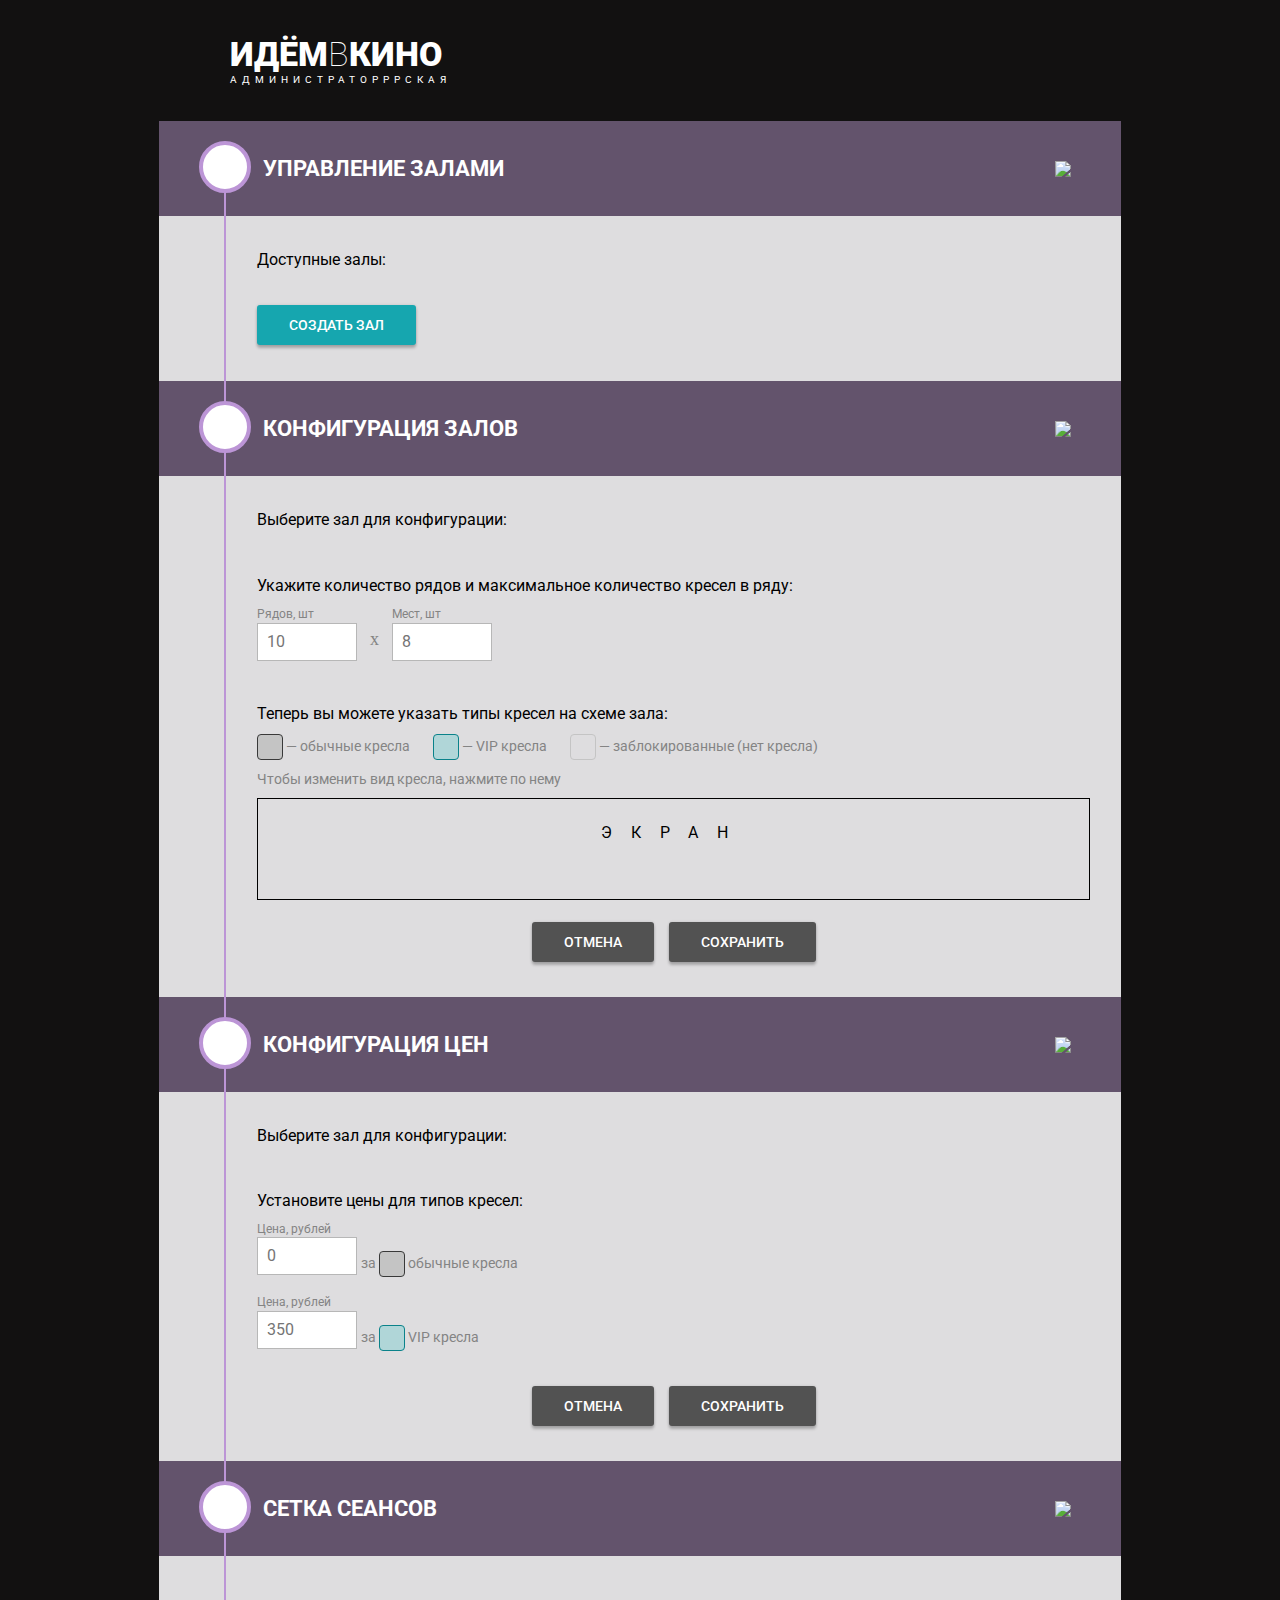
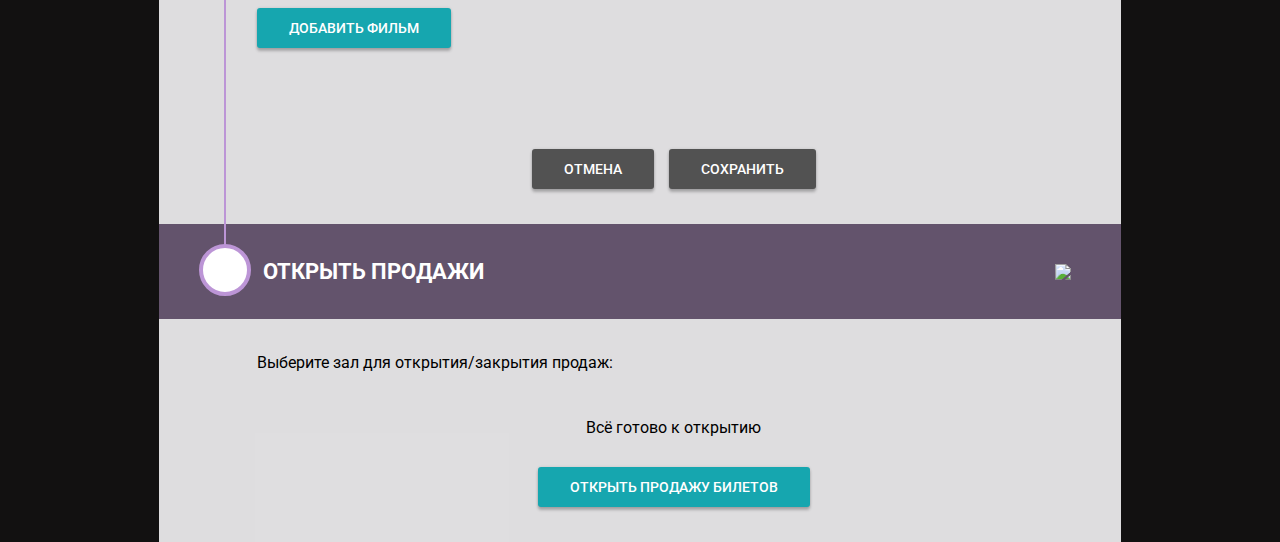
==== index.html @ e807f829 "index added" ====
<!DOCTYPE html>
<html lang="en">

<head>
    <meta charset="UTF-8">
    <meta http-equiv="X-UA-Compatible" content="IE=edge">
    <meta name="viewport" content="width=device-width, initial-scale=1.0">
    <title>diplom</title>
    <link rel="stylesheet" href="/CSS/styles.css">
    <link rel="preconnect" href="https://fonts.googleapis.com">
    <link rel="preconnect" href="https://fonts.gstatic.com" crossorigin>
    <link href="https://fonts.googleapis.com/css2?family=Roboto:wght@100;300;400;500;700;900&display=swap" rel="stylesheet">
</head>
<body>
  <div class="admin__container">
    <header class="header header__admin">
      <h1 class="header__logo">Идём<span class="header__logo_letter">в</span>кино</h1>
      <p class="header__subtitle">Администраторррская</p>
    </header>

    <main class="admin__main">
      <section class="admin__section halls">
        <div class="admin__header">
          <h2 class="admin__header_text admin__header_text-first">Управление залами</h2>
          <img src="/Sources/arrow_config.png" alt="Скрыть/раскрыть раздел" class="admin__header_arrow">
        </div>

        <div class="admin__wrapper">
          <p class="admin__info halls__info">Доступные залы:</p>

          <ul class="halls__list">
            <!-- insert HTML inputAddHall -->
          </ul>
            
          <button class="admin__button_hall button">Создать зал</button>
        </div>
      </section>

      <section class="admin__section hall-config">
        <div class="admin__header">
          <h2 class="admin__header_text">Конфигурация залов</h2>
          <img src="/Sources/arrow_config.png" alt="Скрыть/раскрыть раздел" class="admin__header_arrow">
        </div>

        <div class="admin__wrapper">
          <p class="admin__info">Выберите зал для конфигурации:</p>
          <ul class="halls_choose hall-config__list">
            <!-- hallsConfigList -->
          </ul>

          <div class="hall-config__wrapper">
           
            <p class="admin_info">Укажите количество рядов и максимальное количество кресел в ряду:</p>
            
            <form class="hall-config__size">
              <label class="hall-config__size_rows admin_label">
                  Рядов, шт
                  <input type="number" id="rows" class="admin_input hall-config__rows" value="10" min="1" max="50">
              </label>
              <p class="hall-size">x</p>
              <label class="hall-config__size_places admin_label">
                  Мест, шт
                  <input type="number" id="places" class="admin_input hall-config__places" value="8" min="1" max="50">
              </label>
            </form>

            <p class="admin__info">Теперь вы можете указать типы кресел на схеме зала:</p>

            <div class="hall-config__types">
              <div class="hall-config__type_place"> 
                <span class="place_standart"></span> — обычные кресла
              </div>
              <div class="hall-config__type_place">
                <span class="place_vip"></span> — VIP кресла
              </div>
              <div class="hall-config__type_place">
                <span class="place_block"></span> — заблокированные (нет кресла)</p>
              </div>
            </div>

            <p class="hall-config__hint">Чтобы изменить вид кресла, нажмите по нему</p>

            <div class="hall-config__hall">
              <div class="hall-config__hall_screen">экран</div>

              <div class="hall-config__hall_wrapper">

                <!-- hallScheme -->
              </div>

            </div>

            <div class="hall-config__buttons">
              <button class="admin__button_cancel hall-config__batton_cancel button_disabled button">Отмена</button>
              <button class="admin__button_save hall-config__batton_save button_disabled button">Сохранить</button>
            </div>

          </div>

        </div>
      </section>

      <section class="admin__section price-config">
        <div class="admin__header">
          <h2 class="admin__header_text">Конфигурация цен</h2>
          <img src="/Sources/arrow_config.png" alt="Скрыть/раскрыть раздел" class="admin__header_arrow">
        </div>

        <div class="admin__wrapper">
          <p class="admin__info">Выберите зал для конфигурации:</p>
          <ul class="halls_choose price-config__list">
            <!-- priceConfigList -->
          </ul>

          <div class="price-config__wrapper">

            <p class="admin__info">Установите цены для типов кресел:</p>

            <form class="price-config__form">

              <div class="price-config__legend">
                <label class="admin_label price-config__label">
                  Цена, рублей
                  <input type="number" class="admin_input price-config__input_standart" placeholder="0" min="0">
                </label>
                <p class="price-config__legend_text"> за <span class="price-config__seat place_standart"></span> обычные кресла</p>
              </div>
            
              <div class="price-config__legend">
                <label class="admin_label price-config__label">
                  Цена, рублей
                  <input type="number" class="admin_input price-config__input_vip" placeholder="350" min="0">
                </label>
                <p class="price-config__legend_text"> за <span class="price-config__seat place_vip"></span> VIP кресла</p>
              </div>

            </form>

            <div class="price-config__buttons">
              <button class="admin__button_cancel price-config__batton_cancel button_disabled button" type="reset">Отмена</button>
              <button class="admin__button_save price-config__batton_save button_disabled button">Сохранить</button>
            </div>

          </div>
        </div>
      </section>

      <section class="admin__section movie-seances">
        <div class="admin__header">
          <h2 class="admin__header_text">Сетка сеансов</h2>
          <img src="/Sources/arrow_config.png" alt="Скрыть/раскрыть раздел" class="admin__header_arrow">
        </div>

        <div class="admin__wrapper">

          <button class="admin__button_movie button">Добавить фильм</button>
    
          <div class="movie-seances__wrapper">

            <!-- movieSeancesWrapper -->

          </div>

          <div class="movie-seances__timelines">
            <!-- movieSeancesTimelines -->
          </div>

          <div class="movie-seances__buttons">
            <button class="admin__button_cancel movie-seances__batton_cancel button_disabled button" type="reset">Отмена</button>
            <button class="admin__button_save movie-seances__batton_save button_disabled button">Сохранить</button>
          </div>

        </div>
      </section>

      <section class="admin__section open">
        <div class="admin__header">
          <h2 class="admin__header_text admin__header_text-last">Открыть продажи</h2>
          <img src="/Sources/arrow_config.png" alt="Скрыть/раскрыть раздел" class="admin__header_arrow">
        </div>

        <div class="admin__wrapper admin__wrapper-last">
          <p class="admin__info">Выберите зал для открытия/закрытия продаж:</p>

          <ul class="halls_choose open__list">
            <!-- openList -->
          </ul>

          <div class="open__wrapper">

            <p class="admin__info open__info">Всё готово к открытию</p>
              
            <button class="admin__button_open button">Открыть продажу билетов</button>

          </div>
        </div>

      </section>

    </main>

  </div>

  <div class="popup popup__hall_add popup__hidden">

    <div class="popup__container">

      <div class="popup__header">
        <h2 class="popup__header_text">Добавление зала</h2>

        <div class="popup__close">
          <img src="/Sources/close.png.png" alt="Кнопка 'Закрыть окно'">
        </div>
      </div>

      <form class="popup__form popup__form_add-hall">
        <label class="admin_label add-hall_label">
          Название зала
          <input type="text" class="admin_input add-hall_input" placeholder="Например, «Зал 1»" required>
        </label>

        <div class="popup__buttons">
          <button class="popup__button_save popup__add-hall_button_add button" type="submit">Добавить зал</button>
          <button class="popup__button_cancel popup__add-hall_button_cancel button" type="reset">Отменить</button>
        </div>

      </form>
    </div>

  </div>

  <div class="popup popup__movie_add popup__hidden">

    <div class="popup__container">

      <div class="popup__header">
        <h2 class="popup__header_text">Добавление фильма</h2>

        <div class="popup__close">
          <img src="/Sources/close.png.png" alt="Кнопка 'Закрыть окно'">
        </div>
      </div>

      <form class="popup__form popup__form_add-movie">
        <label class="admin_label add-movie_label">
          Название фильма
          <input type="text" name="movie_name" class="admin_input add-movie_name_input" placeholder="Например, «Гражданин Кейн»" required>
        </label>

        <label class="admin_label add-movie_label">
          Продолжительность фильма (мин.)
          <input type="number" name="movie_time" class="admin_input add-movie_time_input" required>
        </label>

        <label class="admin_label add-movie_label">
          Описание фильма
          <textarea name="movie_synopsis" class="admin_input add-movie_synopsis_input" required></textarea>
        </label>

        <label class="admin_label add-movie_label">
          Страна
          <input type="text" name="movie_country" class="admin_input add-movie_country_input" required>
        </label>

        <div class="popup__buttons">
          <button class="popup__button_save popup__add-movie_button button">Добавить фильм</button>

          <label class="popup__button_save popup__add-poster_button button">
            Загрузить постер
            <input type="file" name="file" accept=".png" class="input_add_poster">
          </label>

          <button class="popup__button_cancel popup__add-movie_button_cancel button" type="reset">Отменить</button>
        </div>

      </form>
    </div>

  </div>

  <div class="popup popup__seance_add popup__hidden">

    <div class="popup__container">

      <div class="popup__header">
        <h2 class="popup__header_text">Добавление сеанса</h2>

        <div class="popup__close">
          <img src="/Sources/close.png.png" alt="Кнопка 'Закрыть окно'">
        </div>
      </div>

      <form class="popup__form popup__form_add-seance">
        <label class="admin_label add-seance_label">
          Название зала
          <select class="select__add-seance select__add-seance_hall">
            <!-- selectSeanceHall -->
          </select>
        </label>

        <label class="admin_label add-seance_label">
          Название фильма
          <select class="select__add-seance select__add-seance_movie">
            <!-- selectSeanceMovie -->
          </select>
        </label>

        <label class="admin_label add-seance_label" id="seance_time">
          Время начала
          <input type="time" class="admin_input add-seans__input_time" value="00:00" required>
        </label>

        <div class="popup__buttons">
          <button class="popup__button_save popup__add-seance_button_add button">Добавить сеанс</button>
          <button class="popup__button_cancel popup__add-seance_button_cancel button" type="reset">Отменить</button>
        </div>

      </form>
    </div>

  </div>

  <div class="popup popup__seance_remove popup__hidden">

    <div class="popup__container">

      <div class="popup__header">
        <h2 class="popup__header_text">Удаление сеанса</h2>

        <div class="popup__close">
          <img src="/Sources/close.png.png" alt="Кнопка 'Закрыть окно'">
        </div>
      </div>

      <div class="seance-remove_text">
        Вы действительно хотите снять с сеанса фильм "<span class="seance-remove_title"></span>"?
      </div>

      <div class="popup__buttons">
        <button class="popup__button_save popup__remove-seance_button_delete button">Удалить</button>
        <button class="popup__button_cancel popup__remove-seance_button_cancel button" type="reset">Отменить</button>
      </div>

   
    </div>
  
    <script src="/JS/index.js"></script>  
    <script src="/JS/hall.js"></script>
    <script src="/JS/movieAddDel.js"></script>
    <script src="/JS/sessions.js"></script>
  
  </body>
  </html>
---- CSS/styles.css ----
/*general*/

* {
  box-sizing: border-box;
}

a {
  text-decoration: none;
}

h1,
h2,
h3 {
  margin-top: 0;
  margin-bottom: 0;
}

ul {
  padding: 0;
  margin: 0;
}

p {
  margin-block-start: 0;
  margin-block-end: 0;
}

@import url('https://fonts.googleapis.com/css2?family=Roboto:wght@100;300;400;500;700;900&display=swap');

body {
  font-family: 'Roboto', Arial, sans-serif;
  font-style: normal;
  font-weight: 400;
  margin: 0;
  padding: 0;

  color: #000000;
}

.container {
  width: 100%;
  
  background-image: url("/Sources/backgrounf.png");
  background-color: #C97400;
  background-repeat: no-repeat;
  background-position: center center;
  background-size: cover;

  min-height: 100vh;
}

/*header*/

.header {
  display: flex;
  justify-content: space-between;

  color: #FFFFFF;
  text-transform: uppercase;
  line-height: 39px;

  padding: 14px;
}

.header__logo_link {
  color: #FFFFFF;
}

.header__logo {
  font-size: 34px;
  font-weight: 900;
}

.header__logo_letter {
  font-weight: 100;
}

/* button */

.button {
  color: #FFFFFF;
  font-family: 'Roboto', Arial, sans-serif;
  font-size: 14px;
  font-weight: 500;
  text-transform: uppercase;

  border: none;
  border-radius: 3px;
  box-shadow: 0px 0px 3px 0px rgba(0, 0, 0, 0.12), 0px 3px 3px 0px rgba(0, 0, 0, 0.24);

  background-color: #16A6AF;

  padding: 12px;

  cursor: pointer;
}

.button:hover {
  box-shadow: 0px 0px 3px 0px rgba(255, 255, 255, 0.12), 0px 3px 3px 0px rgba(255, 255, 255, 0.24);
}

.button:focus-visible {
  outline: #757575 auto 1px;
}

/*index nav*/

.nav {
  position: sticky;
}

.nav__days {
  min-height: 58px;

  display: flex;
  align-items: center;

  gap: 1px;

  list-style: none;

  padding-bottom: 10px;
  margin-bottom: 30px;
}

.nav__day {
  width: 100%;

  display: flex;
  flex-direction: column;
  align-items: flex-start;
  justify-content: center;
  align-self: stretch;

  min-height: 48px;

  padding: 10px;
  margin-top: 1px;

  font-size: 12px;
  font-weight: 400;
  line-height: 14px;

  border-radius: 2px;
  background: rgba(255, 255, 255, 0.90);

  box-shadow: 0px 0px 2px 0px rgba(0, 0, 0, 0.12), 0px 2px 2px 0px rgba(0, 0, 0, 0.24);

  cursor: pointer;
}

.nav__day:hover {
  box-shadow: 0px 0px 2px 0px rgba(0, 0, 0, 0.12), 0px 2px 2px 0px rgba(0, 0, 0, 0.24);
}

.nav__day_today {
  display: block;
  min-width: 66px;
}

.nav__day_weekend {
  color: #DE2121;
}

.nav__day-checked {
  min-height: 52px;
  padding: 11px;
  margin-top: 0;

  min-width: 75px;

  font-size: 15px;
  font-weight: 700;
  line-height: 14px;
}

.nav__arrow {
  align-items: center;

  font-family: Consolas;
  font-weight: bold;
  font-size: 24px;
  line-height: 28px;
}

/* index main */

.movie {
  width: 100%;
  background: rgba(241, 235, 230, 0.95);

  padding: 15px;
  margin-bottom: 30px;
}

.movie:last-child {
  margin-bottom: 0;
}

.movie__info {
  display: flex;
}

.movie__poster {
  width: 125px;
  height: 175px;

  position: relative;
}

.movie__poster::after {
  content: "";
  display: block;

  box-sizing: border-box;

  width: 6px;
  height: 14px;

  position: absolute;
  top: 0;
  right: -7px;

  border-top: 14.4px solid #772720;
  border-left: 6.4px solid #772720;
}

.movie__poster_image {
  width: 125px;
  height: 175px;
  object-fit: cover;
}

.movie__description {
  padding-left: 15px;
}

.movie__title {
  font-size: 16px;
  font-weight: 700;
  line-height: 18px;

  margin-bottom: 11px;
}

.movie__summary {
  font-size: 14px;
  font-weight: 400;
  line-height: 16px;

  margin-bottom: 11px;
}

.movie__data {
  display: flex;
  justify-content: flex-start;
  gap: 2.38px;
}

.movie__data-length .movie__data-country {
  font-size: 14px;
  font-weight: 300;
  line-height: 16px;
}

.movie-seances__hall {
  font-size: 16px;
  font-weight: 700;
  line-height: 18px;

  margin-bottom: 7px;
}

.movie-seances__list {
  display: flex;
  align-items: center;

  flex-wrap: wrap;

  gap: 4px;

  list-style: none;
}

.movie-seances__list:not(:last-child) {
  margin-bottom: 25px;
}

.movie-seances__time {
  display: flex;

  width: 53px;
  height: 33px;

  color: #000000;
  font-size: 15px;
  font-weight: 400;
  line-height: 17px;

  justify-content: center;
  align-items: center;

  border-radius: 2px;
  background-color: #FFFFFF;

  box-shadow: 0px 0px 2px 0px rgba(0, 0, 0, 0.12), 0px 2px 2px 0px rgba(0, 0, 0, 0.24);

  cursor: pointer;
}

.movie-seances__time:hover {
  box-shadow: 0px 0px 2px 0px rgba(0, 0, 0, 0.12), 0px 2px 2px 0px rgba(0, 0, 0, 0.24);
}

.movie-seances__time_disabled {
  background-color: #C4C4C4;
  cursor: default;
}

/* hall main */

.buying {
  width: 100%;
  background: rgba(241, 235, 230, 0.95);
  padding-bottom: 30px;
}

.buying__info {
  padding: 15px;

  display: flex;
  justify-content: space-between;
  align-items: center;
}

.buying__info_movie {
  min-width: 260px;
}

.buying__info_title {
  font-size: 16px;
  font-weight: 700;
  line-height: 18px;

  margin-bottom: 9px;
}

.buying__info_start, .buying__info_time {
  font-size: 14px;
  font-weight: 300;
  line-height: 16px;

  margin-bottom: 7px;
}

.buying__info_hall {
  font-size: 16px;
  font-weight: 700;
  line-height: 18px;

  margin-bottom: 15px;
}

.buying__info_hint {
  width: 100px;
  padding-left: 16px; 
  padding-right: 16px; 
  flex-direction: column; 
  align-items: center; 
  display: inline-flex;

  position: relative;
}

.buying__info_hint-image {
  width: 24px; 
  position: absolute;
  left: -10px;
  top: 17px; 
}

.buying__info_hint-text {
  font-size: 14px;
  font-weight: 300;
  line-height: 16px;
  text-align: center;
}

/* hall scheme */

.buying__scheme {
  background: #171D24;
  padding: 15px 30px;

  display: flex;
  flex-direction: column;
  align-items: center;
}

.buying__scheme_wrapper {
  font-size: 0;

  max-width: 284px;
  padding-top: 30px;

  background-image: url(/Sources/screen.png);
  background-position: top;
  background-repeat: no-repeat;
  background-size: 100%;

  display: flex;
  flex-direction: column;
  align-items: center;
}
  
.buying__scheme_row {
  display: flex;
  gap: 4px;
}  

.buying__scheme_row:not(:last-child) {
  margin-bottom: 4px;
}
    
.buying__scheme_seat, .buying__scheme_legend-seat {
  width: 20px;
  height: 20px;
  border-radius: 4px;
}

.buying__scheme_seat:not(.no-seat, .seat_occupied):hover {
  box-shadow: 0px 0px 4px #ffffff;
}

.seat_standart {
  background-color: #FFFFFF;
  border: 1px #525252 solid;
  cursor: pointer;
}

.seat_vip {
  background-color: #F9953A;
  border: 1px #525252 solid;
  cursor: pointer;
}

.seat_occupied {
  border: 1px #525252 solid;
}

.seat_selected {
  transform: scale(1.2);

  background-color: #25C4CE;
  border: 1px #525252 solid;
  box-shadow: 0px 0px 4px #16A6AF;

  cursor: pointer;
}

.buying__scheme_legend {
  padding-top: 30px;
  display: flex;
  flex-wrap: wrap;
}

.buying__scheme_prices {
  padding-right: 33px;
}

.buying__scheme_legend-text {
  color: #FFFFFF;
  font-size: 16px;
  font-weight: 300;
  line-height: 16px;
}

.buying__scheme_legend-text:not(:last-child) {
  margin-bottom: 10px;
}

.buying__scheme_legend-seat {
  display: inline-block;
  vertical-align: middle;
  cursor: default;
}

.buying__button {
  display: block;
  margin-top: 30px;
  margin-left: auto;
  margin-right: auto;

  padding: 0 57px;
  min-height: 40px;
}

.buying__button_disabled {
  background-color: #525252;
  cursor: default;
}

.buying__button_disabled:hover {
  box-shadow: 0px 0px 3px 0px rgba(0, 0, 0, 0.12), 0px 3px 3px 0px rgba(0, 0, 0, 0.24);
}

/* payment & ticket header */

.payment__header {
  width: 100%;
  background: rgba(241, 235, 230, 0.95);

  padding: 30px 15px;

  position: relative;
}

.payment__header::before{
  content: '';
  display: block;
  position: absolute;
  background-image: url(/Sources/pay__before.png);
  top: -2px;
  left: 0;
  right: 0;
  height: 3px;
}

.payment__header::after{
  content: '';
  display: block;
  position: absolute;
  background-image: url(/Sources/pay__after.png);
  bottom: -2px;
  left: 0;
  right: 0;
  height: 3px;
}

.payment__header-text {
  color: #C76F00;
  font-size: 22px;
  font-weight: 700;
  line-height: 25px;

  text-transform: uppercase;
}

/* payment & ticket main */

.ticket__info-wrapper {
  width: 100%;
  background: rgba(241, 235, 230, 0.95);

  padding: 19px 30px 15px;
  margin-top: 4px;

  position: relative;
}

.ticket__info-wrapper::before {
  content: '';
  display: block;
  position: absolute;
  background-image: url(/Sources/pay__before.png);
  top: -2px;
  left: 0;
  right: 0;
  height: 3px;
}

.ticket__info-wrapper::after{
  content: '';
  display: block;
  position: absolute;
  background-image: url(/Sources/pay__after.png);
  bottom: -2px;
  left: 0;
  right: 0;
  height: 3px;
}

.ticket__info {
  font-size: 16px;
  line-height: 18,4px;
}

.ticket__info-text {
  font-weight: 400;
}

.ticket__info-text:not(:last-child) {
  margin-bottom: 10px;
}

.ticket__info-bold {
  font-weight: 700;
}

.ticket__button {
  display: block;
  margin-top: 30px;
  margin-bottom: 30px;
  margin-left: auto;
  margin-right: auto;

  padding: 0 57px;
  min-height: 40px;
}

.ticket__hint {
  display: flex;
  flex-direction: column;
  gap: 11px;
}

.ticket__hint-text {
  font-size: 14px;
  line-height: 16px;
  font-weight: 300;
}

.ticket__info-qr {
  display: flex;
  justify-content: center;

  margin-top: 30px;
  margin-bottom: 30px;

}

/* admin login*/

.admin__container {
  width: 100%;
  
  background-image: url("/Sources/popup_admin.png");
  background-color: #252322;
  background-repeat: no-repeat;
  background-position: center center;
  background-size: cover;

  min-height: 100vh;

  position: relative;
  z-index: 0;
}

.admin__container::after {
  content: "";
  position: absolute;
  top: 0;
  left: 0;
  right: 0;
  bottom: 0;
  z-index: -1;
  background-color: rgba(0, 0, 0, 0.5);
}

/* admin login header*/

.login__header {
  flex-direction: column;
}

.header__subtitle {
  font-size: 10px;
  line-height: 12px;
  font-weight: 400;
  letter-spacing: 5px;
}

/*  login form */

.login__main_header {
  background-color: #63536C;
  padding-top: 16px;
  padding-bottom: 16px;
}

.login__main_header-text {
  color: #FFFFFF;
  font-size: 22px;
  line-height: 25px;
  font-weight: 700;

  text-transform: uppercase;
  text-align: center;
}

.login__main {
  max-width: 480px;
  margin: 0 auto;
}

.login__form {
  background-color: #EAE9EB;
  padding-top: 30px;
  padding-bottom: 30px;

  display: flex;
  flex-direction: column;
  align-items: center;
}

.login__label {
  width: 272px;

  display: flex;
  flex-direction: column;
}

.label__text {
  color: #848484; 
  font-size: 12px; 
  font-weight: 400; 
  line-height: 14px;

  margin-bottom: 1.6px;
}

.login__input {
  height: 36px;

  background-color: #FFFFFF;
  border: 1px #B7B7B7 solid; 

  color: #757575; 
  font-size: 16px; 
  font-weight: 400; 

  padding-left: 9px;
}

.login__input:focus-visible {
  outline: #757575 auto 1px;
}

.login__button {
  margin-top: 17px;
  width: 189px;
  height: 40px;
}

/* admin  */

.header__admin {
  flex-direction: column;
  padding-left: 104px;

  padding-top: 35px;
  padding-bottom: 35px;
}

.admin__section {
  background-color: rgba(234, 233, 235, 0.95);
}

.admin__header {
  padding-top: 20px;
  padding-bottom: 20px;

  background-color: #63536C;

  position: relative;
}

.admin__header::before {
  content: "";
  width: 22px;
  height: 22px;
  border-radius: 22px;

  background: #FFFFFF;
  border: 4px solid #BC95D6;

  position: absolute;
  top: 17px; 
  left: 20px;
}

.admin__header_text {
  color: #FFFFFF;
  
  font-size: 22px; 
  font-weight: 700; 
  line-height: 25px;

  text-transform: uppercase;

  margin-left: 67px;
}

.admin__header_arrow {
  width: 24px;
  height: 16px;
  position: absolute;
  top: 40px;
  right: 42px;

  cursor: pointer;
}

.admin__header_arrow-hide {
  transform: rotate(180deg);
}

.admin__wrapper {
  padding-top: 35px;
  padding-left: 31px;
  padding-right: 31px;

  display: flex;
  flex-direction: column;
}

.admin__wrapper-hide {
  display: none;
}

.admin__info {
  font-size: 16px; 
  font-weight: 400; 
  line-height: 18px;
}

/* admin halls */

.halls__list {
  list-style-type: none;
  
  margin-top: 14px;
  margin-bottom: 22px;
  padding-left: 25px;
}

.halls__list_item {
  font-size: 16px; 
  font-weight: 500; 
  line-height: 18px;

  text-transform: uppercase;

  position: relative;

  display: flex;
}

.halls__list_item::before {
  content: "–";
  position: absolute;
  left: -14px;
}

.halls__list_item:not(:last-child) {
  margin-bottom: 10px;
}

.admin__button_remove {
  display: flex;
  justify-content: center;
  align-items: center;

  margin-left: 4px;

  width: 20px;
  height: 20px;
  border-radius: 3px;

  background-color: #FFFFFF;
  box-shadow: 0px 0px 3px 0px rgb(0 0 0 / 12%), 0px 3px 3px 0px rgb(0 0 0 / 24%);

  cursor: pointer;
  position: relative;
}

.admin__button_remove::before {
  content: "";
  background: url(/Sources/delete_film.png);
  width: 12px;
  height: 12px;
  position: absolute;
  background-repeat: no-repeat;
  background-position: 0px 0px;
  background-size: auto 12px;
}

.admin__button_hall {
  padding: 12px 32px;
  margin-bottom: 36px;
  align-self: center;


}

/* admin hall config */

.halls_choose {
  list-style: none;

  display: flex;
  flex-wrap: wrap;

  margin-top: 12px;
  margin-bottom: 35px;
}

.hall__item {
  font-size: 14px;
  font-weight: 500;
  line-height: 16px;

  text-transform: uppercase;

  padding: 12px 20px;
  background-color: rgba(255, 255, 255, 0.45);
  border-radius: 3px;

  box-shadow: 0px 0px 2px 0px rgba(0, 0, 0, 0.12), 0px 2px 2px 0px rgba(0, 0, 0, 0.24), 0px 6px 8px 0px rgba(0, 0, 0, 0.24);

  cursor: pointer;
}

.hall_item-selected {
  font-size: 15px;
  font-weight: 900;

  background-color: #FFFFFF;

  transform: scale(1.05);
}

.hall-config__size {
  margin-top: 12px;
  margin-bottom: 36px;

  display: flex;
  gap: 13px;
}

.admin_label {
  color: #848484;
  font-size: 12px;
  font-weight: 400;
  line-height: 14px;
}

.admin_input {
  margin-top: 1.6px;
  padding: 8px 9px 9px 9px;

  color: #757575;
  font-family: 'Roboto', Arial, sans-serif;
  font-size: 16px;
  font-weight: 400;

  background-color: #FFFFFF;

  border: 1px solid #B7B7B7;
}

.admin_input:focus-visible {
  outline: #757575 auto 1px;
}

.hall-config__rows {
  width: 100px;
}

.hall-config__places {
  width: 100px;
}

.hall-size {
  color: #848484;
  font-family: Consolas;
  font-size: 18px;
  font-weight: 400;
  line-height: 21px;

  padding-top: 22px;
}

.hall-config__types {
  margin-top: 11px;
  margin-bottom: 11px;

  display: flex;
  flex-wrap: wrap;

  gap: 12px 23px;
}

.hall-config__type_place, .hall-config__hint {
  color: #848484;
  font-size: 14px;
  font-weight: 400;
  line-height: 16px;
}

.place_standart {
  display: inline-block;
  width: 26px;
  height: 26px;
  border-radius: 4px;

  background-color: #C4C4C4;
  border: 1px solid #393939;

  vertical-align: middle;
}

.place_vip {
  display: inline-block;
  width: 26px;
  height: 26px;
  border-radius: 4px;

  background-color: #B0D6D8;
  background-image: url(/Sources/seat__vip.png);
  border: 1px solid #0A828A;

  vertical-align: middle;
}

.place_block {
  display: inline-block;
  width: 26px;
  height: 26px;
  border-radius: 4px;

  border: 1px solid #C4C4C4;

  vertical-align: middle;
}

.hall-config__hall {
  margin-top: 11px;
  margin-bottom: 5px;

  padding-top: 64px;
  padding-bottom: 36px;

  width: 100%;

  border: 1px solid #000000;

  position: relative;

  display: flex;
  justify-content: center;
  align-items: center;
}

.hall-config__hall_screen {
  position: absolute;
  left: center;
  top: 25px;

  font-size: 16px;
  font-weight: 400;
  line-height: 18px;

  text-transform: uppercase;
  letter-spacing: 19px;
}

.hall-config__hall_wrapper {
  display: flex;
  flex-direction: column;

  gap: 10px;
}

.hall-config__hall_row {
  display: flex;
  gap: 10px;
}

.hall-config__buttons {
  display: flex;
  justify-content: center;
  padding-top: 17px;
  margin-bottom: 35px;
}

.admin__button_cancel {
  margin-right: 15px;
  padding: 12px 32px;

  color: #63536C;
  background-color: #FFFFFF;
}

.admin__button_save {
  padding: 12px 32px;
}

.button_disabled {
  color: #FFFFFF;
  background-color: #525252;
  cursor: default;
}

.button_disabled:hover {
  box-shadow: 0px 0px 3px 0px rgba(0, 0, 0, 0.12), 0px 3px 3px 0px rgba(0, 0, 0, 0.24);
}


/* admin prices config */

.price-config__legend {
  margin-top: 12px;

  display: flex;
  align-items: flex-end;
}

.price-config__legend:last-child {
  margin-bottom: 12px;
}

.price-config__label {
  display: flex;
  flex-direction: column;
}

.price-config__input_standart, .price-config__input_vip {
  width: 100px;
}

.price-config__legend_text {
  color: #848484;
  font-size: 14px;
  font-weight: 400;
  line-height: 16px;

  margin-left: 4px;
  margin-bottom: 6px;
}

.price-config__buttons {
  display: flex;
  justify-content: center;
  padding-top: 17px;
  margin-top: 12px;
  margin-bottom: 35px;
}

/* admin movie seances */

.admin__button_movie {
  align-self: flex-start;

  padding: 12px 32px;

  margin-top: 17px;
}

.movie-seances__wrapper {
  margin-top: 36px;
  margin-bottom: 36px;
  
  display: flex;
  flex-wrap: wrap;

  gap: 15px;
}

.movie-seances__movie {
  width: 260px;
  height: 50px;

  border: 1px solid rgba(0, 0, 0, 0.30);

  display: flex;
  position: relative;
  align-items: center;

  cursor: move;
}

.movie-seances__movie_poster {
  width: 38px;
  height: 50px;
  object-fit: cover;
}

.movie-seances__movie_info {
  margin-left: 10px;
  margin-right: 10px;

  font-size: 14px;
  line-height: 16px;
}

.movie_info-title {
  font-weight: 500;
}

.movie_info-length {
  font-weight: 400;
  margin-top: 4px;
}

.movie-seances__movie_delete {
  position: absolute;
  right: 2px;
  bottom: 2px;
}

.background_1 {
  background-color: #CAFF85;
}

.background_2 {
  background-color: #85FF89;
}

.background_3 {
  background-color: #85FFD3;
}

.background_4 {
  background-color: #85E2FF;
}

.background_5 {
  background-color: #8599FF;
}

.movie-seances__timelines {
  display: flex;
  flex-direction: column;
  
  gap: 35px;

  min-width: 328px;
}

.movie-seances__timeline {
  position: relative;
}

.timeline__delete {
  position: absolute;
  left: -30px;
  top: 30px;
}

.timeline__delete_image {
  width: 30px;
}


.timeline__hall_title {
  font-size: 16px;
  font-weight: 500;
  line-height: 18px;

  text-transform: uppercase;
}

.timeline__seances {
  border: 1px solid #848484;
  padding-top: 10px;
  padding-bottom: 10px;

  width: 100%;
  min-width: 328px;
  height: 60px;

  display: flex;

  position: relative;
}

.timeline__seances_movie {
  display: flex;
  flex-wrap: wrap;

  height: 40px;

  padding: 10px;
  border: 1px solid rgba(0, 0, 0, 0.30);

  position: absolute;

  cursor: move;
}

.timeline__seances_movie::before {
  content: "";
  width: 1px;
  height: 5px;

  background-color: #848484;

  position: absolute;

  left: -1px;
  bottom: -15px;
}

.timeline__seances_title {
  font-size: 10px;
  font-weight: 400;
  line-height: 10px;
  word-wrap: break-word;

  height: 20px;
  overflow: hidden;
}

.timeline__movie_start {
  color: #848484;
  font-size: 12px;
  font-weight: 400;
  line-height: 14px;

  position: absolute;
  left: -15px;
  bottom: -30px;
}

.movie-seances__buttons {
  display: flex;
  justify-content: center;
  padding-top: 17px;
  margin-top: 12px;
  margin-bottom: 35px;
}

/* admin open */

.open__wrapper {
  display: flex;
  flex-direction: column;
  align-items: center;
}



.admin__button_open {
  margin-top: 30px;
  margin-bottom: 35px;

  padding: 12px 32px;


}



.popup {
  position: fixed;

  top: 0;
  left: 0;
  bottom: 0;
  right: 0;

  z-index: 9999;

  width: 100%;
  
  background-image: url("/Sources/popup_admin.png");
  background-color: #252322;
  background-repeat: no-repeat;
  background-position: center center;
  background-size: cover;

  min-height: 100vh;

  display: flex;
  align-items: center;
  justify-content: center;
}

.popup::after {
  content: "";
  position: absolute;
  top: 0;
  left: 0;
  right: 0;
  bottom: 0;
  background-color: rgba(0, 0, 0, 0.5);

  z-index: -1;
}

.popup__hidden {
  display: none;
}

.popup__container {
  display: flex;
  flex-direction: column;

  width: 100%;
  background-color: rgba(234, 233, 235, 0.95);

  padding-bottom: 35px;
}

.popup__header {
  background-color: #63536C;
  padding: 16px 42px 14px;
  margin-bottom: 16px;

  position: relative;
}

.popup__header_text {
  color: #FFFFFF;
  font-size: 22px;
  font-weight: 700;
  line-height: 25px;

  text-transform: uppercase;
}

.popup__close {
  width: 22px;
  height: 22px;

  position: absolute;
  top: 16px;
  right: 42px;

  cursor: pointer;
}

.popup__form {
  display: flex;
  flex-direction: column;

  padding-left: 10px;
  padding-right: 10px;
}

.admin_label {
  display: flex;
  flex-direction: column;

  margin-bottom: 8px;
}

.popup__buttons {
  display: flex;
  flex-direction: column;
  align-items: center;

  gap: 14px;

  margin-top: 16px;
}

.popup__button_save {
  padding: 12px 32px;
  width: 200px;
}

.popup__button_cancel {
  padding: 12px 32px;

  color: #63536C;
  background-color: #FFFFFF;

  width: 200px;
}

/* popup movie_add*/

.add-movie_synopsis_input {
  resize: none;
}

.popup__add-poster_button {
  padding: 12px 30px;
}

.input_add_poster {
  visibility: hidden;
  position: absolute;
}

/* popup seance_add*/

.select__add-seance {
  display: inline-block;

  width: 100%;
  height: 36px;

  padding-left: 12px;

  font-family: 'Roboto', Arial, sans-serif;
  font-size: 16px;
  font-weight: 400;
  line-height: 19px;

  background-color: #FFFFFF;
  border: 1px solid #B7B7B7;

  -webkit-appearance: none;
  -moz-appearance: none;
  appearance: none;

  background-image: url("/Sources/open.png");
  background-repeat: no-repeat;
  background-size: 12px 7px;
  background-position: right 15px center;

  cursor: pointer;
}

.select__add-seance:focus-visible {
  outline: #757575 auto 1px;
}

.add-seans__input_time {
  color: #000000;
}

.hidden {
  display: none;
}

/* popup seance_remove*/

.seance-remove_text {
  margin: 0 10%;
}

.seance-remove_title {
  font-weight: 700;
}

/* tablet */

@media (min-width: 641px) and (max-width: 1199px) {
  .nav__day-checked {
    min-width: 187px;
  }
}

/* tablet & desktop */

@media (min-width: 641px) {
  .admin__header {
    padding-top: 35px;
    padding-bottom: 35px;
  }
  
  .admin__header::before {
    width: 44px;
    height: 44px;
    border-radius: 44px;

    top: 20px; 
    left: 40px;

    z-index: 2;
  }
  
  .admin__header::after {
    top: 40px;
    right: 42px;
  }
  
  .admin__header_text {
    margin-left: 104px;

    position: relative;
  }

  .admin__header_text::before {
    content: "";
    width: 2px;
    height: 95px;

    position: absolute;
    left: -39px;
    top: -35px;

    background-color: #BC95D6;
  }

  .admin__header_text-first::before {
    content: "";
    width: 2px;
    height: 48px;

    position: absolute;
    left: -39px;
    top: 35px;

    background-color: #BC95D6;
  }

  .admin__header_text-last::before {
    content: "";
    width: 2px;
    height: 48px;

    position: absolute;
    left: -39px;
    top: -35px;

    background-color: #BC95D6;
  }

  .admin__wrapper {
    margin-left: 65px;
    border-left: 2px solid #BC95D6;
  }

  .admin__wrapper-last {
    margin-left: 67px;
    border: none;
  }

  .admin__button_hall {
    align-self: flex-start;
  }

  .movie-seances__timelines {
    width: 100%;
    align-self: center;
  }

  .timeline__delete {
    left: -30px;
    top: 32px;
  }

  .popup__buttons {
    flex-direction: row;
    justify-content: center;
    align-items: flex-start;
  
    gap: 14px;
  
    margin-top: 16px;
  }
}

/* desktop */

@media (min-width: 1200px) {
  .header,
  .nav,
  .main {
    max-width: 1028px;
    margin: 0 auto;
  }

  .buying__info_hint {
    display: none;
  }

  .nav__day-checked {
    min-width: 241px;
  }

  .movie,
  .buying__info,
  .payment__header,
  .ticket__info-wrapper
  {
    border-radius: 2px;
  }

  .admin__main {
    max-width: 962px;
    margin: 0 auto;;
  }

  .movie-seances__timelines {
    padding-left: 35px;
    padding-right: 35px;
  }

  .timeline__delete {
    left: -55px;
    top: 20px;
  }

  .timeline__delete_image {
    width: 50px;
  }

  .popup__container {
    max-width: 960px;
    margin: 0 auto;
  }

  .popup__form {
    width: 752px;
    margin: 0 auto;
  }
}
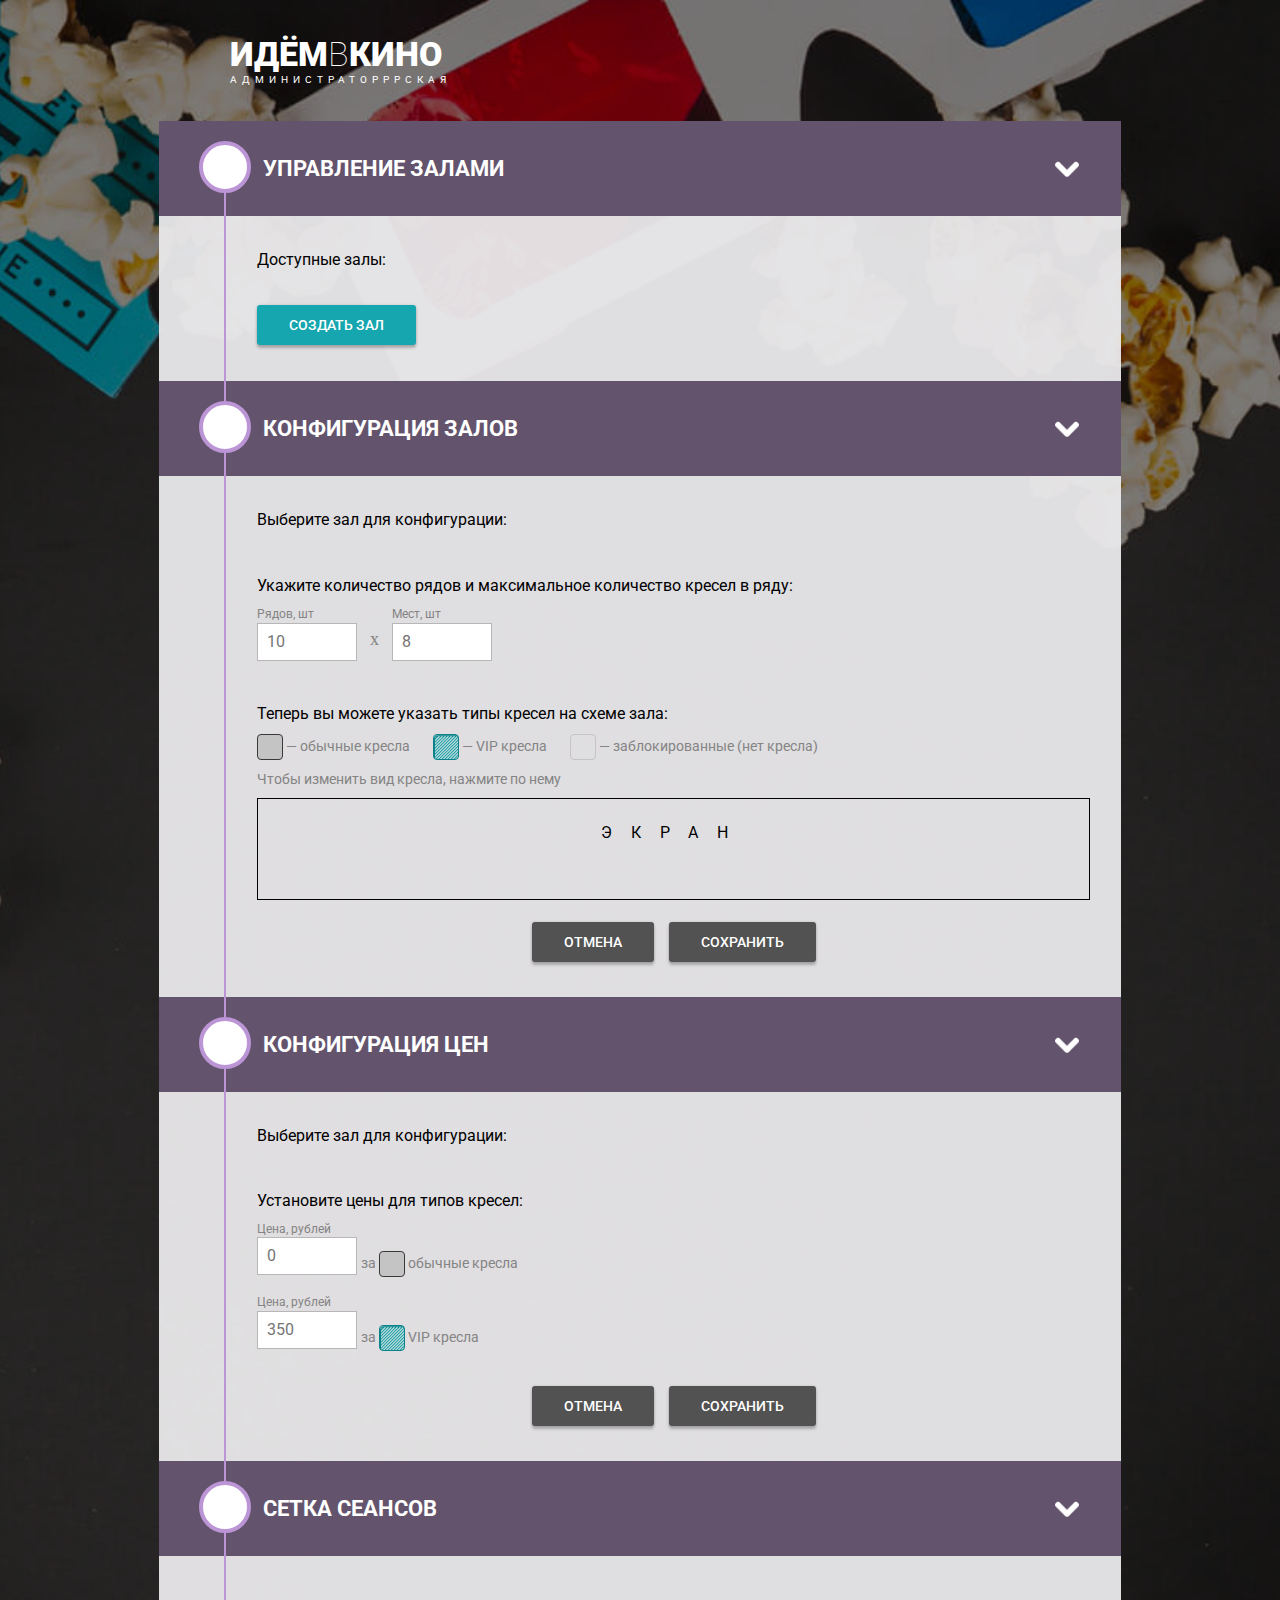
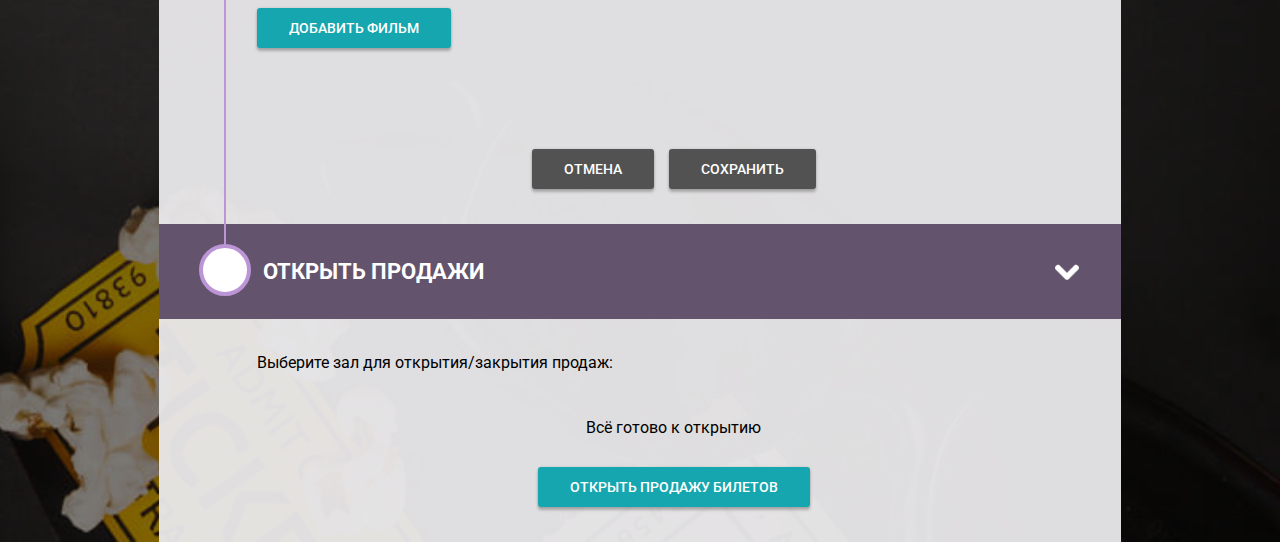
==== commit d1f1f35e: "Add files via upload" ====
--- a/index.html
+++ b/index.html
@@ -1,353 +1,353 @@
-<!DOCTYPE html>
-<html lang="en">
-
-<head>
-    <meta charset="UTF-8">
-    <meta http-equiv="X-UA-Compatible" content="IE=edge">
-    <meta name="viewport" content="width=device-width, initial-scale=1.0">
-    <title>diplom</title>
-    <link rel="stylesheet" href="/CSS/styles.css">
-    <link rel="preconnect" href="https://fonts.googleapis.com">
-    <link rel="preconnect" href="https://fonts.gstatic.com" crossorigin>
-    <link href="https://fonts.googleapis.com/css2?family=Roboto:wght@100;300;400;500;700;900&display=swap" rel="stylesheet">
-</head>
-<body>
-  <div class="admin__container">
-    <header class="header header__admin">
-      <h1 class="header__logo">Идём<span class="header__logo_letter">в</span>кино</h1>
-      <p class="header__subtitle">Администраторррская</p>
-    </header>
-
-    <main class="admin__main">
-      <section class="admin__section halls">
-        <div class="admin__header">
-          <h2 class="admin__header_text admin__header_text-first">Управление залами</h2>
-          <img src="/Sources/arrow_config.png" alt="Скрыть/раскрыть раздел" class="admin__header_arrow">
-        </div>
-
-        <div class="admin__wrapper">
-          <p class="admin__info halls__info">Доступные залы:</p>
-
-          <ul class="halls__list">
-            <!-- insert HTML inputAddHall -->
-          </ul>
-            
-          <button class="admin__button_hall button">Создать зал</button>
-        </div>
-      </section>
-
-      <section class="admin__section hall-config">
-        <div class="admin__header">
-          <h2 class="admin__header_text">Конфигурация залов</h2>
-          <img src="/Sources/arrow_config.png" alt="Скрыть/раскрыть раздел" class="admin__header_arrow">
-        </div>
-
-        <div class="admin__wrapper">
-          <p class="admin__info">Выберите зал для конфигурации:</p>
-          <ul class="halls_choose hall-config__list">
-            <!-- hallsConfigList -->
-          </ul>
-
-          <div class="hall-config__wrapper">
-           
-            <p class="admin_info">Укажите количество рядов и максимальное количество кресел в ряду:</p>
-            
-            <form class="hall-config__size">
-              <label class="hall-config__size_rows admin_label">
-                  Рядов, шт
-                  <input type="number" id="rows" class="admin_input hall-config__rows" value="10" min="1" max="50">
-              </label>
-              <p class="hall-size">x</p>
-              <label class="hall-config__size_places admin_label">
-                  Мест, шт
-                  <input type="number" id="places" class="admin_input hall-config__places" value="8" min="1" max="50">
-              </label>
-            </form>
-
-            <p class="admin__info">Теперь вы можете указать типы кресел на схеме зала:</p>
-
-            <div class="hall-config__types">
-              <div class="hall-config__type_place"> 
-                <span class="place_standart"></span> — обычные кресла
-              </div>
-              <div class="hall-config__type_place">
-                <span class="place_vip"></span> — VIP кресла
-              </div>
-              <div class="hall-config__type_place">
-                <span class="place_block"></span> — заблокированные (нет кресла)</p>
-              </div>
-            </div>
-
-            <p class="hall-config__hint">Чтобы изменить вид кресла, нажмите по нему</p>
-
-            <div class="hall-config__hall">
-              <div class="hall-config__hall_screen">экран</div>
-
-              <div class="hall-config__hall_wrapper">
-
-                <!-- hallScheme -->
-              </div>
-
-            </div>
-
-            <div class="hall-config__buttons">
-              <button class="admin__button_cancel hall-config__batton_cancel button_disabled button">Отмена</button>
-              <button class="admin__button_save hall-config__batton_save button_disabled button">Сохранить</button>
-            </div>
-
-          </div>
-
-        </div>
-      </section>
-
-      <section class="admin__section price-config">
-        <div class="admin__header">
-          <h2 class="admin__header_text">Конфигурация цен</h2>
-          <img src="/Sources/arrow_config.png" alt="Скрыть/раскрыть раздел" class="admin__header_arrow">
-        </div>
-
-        <div class="admin__wrapper">
-          <p class="admin__info">Выберите зал для конфигурации:</p>
-          <ul class="halls_choose price-config__list">
-            <!-- priceConfigList -->
-          </ul>
-
-          <div class="price-config__wrapper">
-
-            <p class="admin__info">Установите цены для типов кресел:</p>
-
-            <form class="price-config__form">
-
-              <div class="price-config__legend">
-                <label class="admin_label price-config__label">
-                  Цена, рублей
-                  <input type="number" class="admin_input price-config__input_standart" placeholder="0" min="0">
-                </label>
-                <p class="price-config__legend_text"> за <span class="price-config__seat place_standart"></span> обычные кресла</p>
-              </div>
-            
-              <div class="price-config__legend">
-                <label class="admin_label price-config__label">
-                  Цена, рублей
-                  <input type="number" class="admin_input price-config__input_vip" placeholder="350" min="0">
-                </label>
-                <p class="price-config__legend_text"> за <span class="price-config__seat place_vip"></span> VIP кресла</p>
-              </div>
-
-            </form>
-
-            <div class="price-config__buttons">
-              <button class="admin__button_cancel price-config__batton_cancel button_disabled button" type="reset">Отмена</button>
-              <button class="admin__button_save price-config__batton_save button_disabled button">Сохранить</button>
-            </div>
-
-          </div>
-        </div>
-      </section>
-
-      <section class="admin__section movie-seances">
-        <div class="admin__header">
-          <h2 class="admin__header_text">Сетка сеансов</h2>
-          <img src="/Sources/arrow_config.png" alt="Скрыть/раскрыть раздел" class="admin__header_arrow">
-        </div>
-
-        <div class="admin__wrapper">
-
-          <button class="admin__button_movie button">Добавить фильм</button>
-    
-          <div class="movie-seances__wrapper">
-
-            <!-- movieSeancesWrapper -->
-
-          </div>
-
-          <div class="movie-seances__timelines">
-            <!-- movieSeancesTimelines -->
-          </div>
-
-          <div class="movie-seances__buttons">
-            <button class="admin__button_cancel movie-seances__batton_cancel button_disabled button" type="reset">Отмена</button>
-            <button class="admin__button_save movie-seances__batton_save button_disabled button">Сохранить</button>
-          </div>
-
-        </div>
-      </section>
-
-      <section class="admin__section open">
-        <div class="admin__header">
-          <h2 class="admin__header_text admin__header_text-last">Открыть продажи</h2>
-          <img src="/Sources/arrow_config.png" alt="Скрыть/раскрыть раздел" class="admin__header_arrow">
-        </div>
-
-        <div class="admin__wrapper admin__wrapper-last">
-          <p class="admin__info">Выберите зал для открытия/закрытия продаж:</p>
-
-          <ul class="halls_choose open__list">
-            <!-- openList -->
-          </ul>
-
-          <div class="open__wrapper">
-
-            <p class="admin__info open__info">Всё готово к открытию</p>
-              
-            <button class="admin__button_open button">Открыть продажу билетов</button>
-
-          </div>
-        </div>
-
-      </section>
-
-    </main>
-
-  </div>
-
-  <div class="popup popup__hall_add popup__hidden">
-
-    <div class="popup__container">
-
-      <div class="popup__header">
-        <h2 class="popup__header_text">Добавление зала</h2>
-
-        <div class="popup__close">
-          <img src="/Sources/close.png.png" alt="Кнопка 'Закрыть окно'">
-        </div>
-      </div>
-
-      <form class="popup__form popup__form_add-hall">
-        <label class="admin_label add-hall_label">
-          Название зала
-          <input type="text" class="admin_input add-hall_input" placeholder="Например, «Зал 1»" required>
-        </label>
-
-        <div class="popup__buttons">
-          <button class="popup__button_save popup__add-hall_button_add button" type="submit">Добавить зал</button>
-          <button class="popup__button_cancel popup__add-hall_button_cancel button" type="reset">Отменить</button>
-        </div>
-
-      </form>
-    </div>
-
-  </div>
-
-  <div class="popup popup__movie_add popup__hidden">
-
-    <div class="popup__container">
-
-      <div class="popup__header">
-        <h2 class="popup__header_text">Добавление фильма</h2>
-
-        <div class="popup__close">
-          <img src="/Sources/close.png.png" alt="Кнопка 'Закрыть окно'">
-        </div>
-      </div>
-
-      <form class="popup__form popup__form_add-movie">
-        <label class="admin_label add-movie_label">
-          Название фильма
-          <input type="text" name="movie_name" class="admin_input add-movie_name_input" placeholder="Например, «Гражданин Кейн»" required>
-        </label>
-
-        <label class="admin_label add-movie_label">
-          Продолжительность фильма (мин.)
-          <input type="number" name="movie_time" class="admin_input add-movie_time_input" required>
-        </label>
-
-        <label class="admin_label add-movie_label">
-          Описание фильма
-          <textarea name="movie_synopsis" class="admin_input add-movie_synopsis_input" required></textarea>
-        </label>
-
-        <label class="admin_label add-movie_label">
-          Страна
-          <input type="text" name="movie_country" class="admin_input add-movie_country_input" required>
-        </label>
-
-        <div class="popup__buttons">
-          <button class="popup__button_save popup__add-movie_button button">Добавить фильм</button>
-
-          <label class="popup__button_save popup__add-poster_button button">
-            Загрузить постер
-            <input type="file" name="file" accept=".png" class="input_add_poster">
-          </label>
-
-          <button class="popup__button_cancel popup__add-movie_button_cancel button" type="reset">Отменить</button>
-        </div>
-
-      </form>
-    </div>
-
-  </div>
-
-  <div class="popup popup__seance_add popup__hidden">
-
-    <div class="popup__container">
-
-      <div class="popup__header">
-        <h2 class="popup__header_text">Добавление сеанса</h2>
-
-        <div class="popup__close">
-          <img src="/Sources/close.png.png" alt="Кнопка 'Закрыть окно'">
-        </div>
-      </div>
-
-      <form class="popup__form popup__form_add-seance">
-        <label class="admin_label add-seance_label">
-          Название зала
-          <select class="select__add-seance select__add-seance_hall">
-            <!-- selectSeanceHall -->
-          </select>
-        </label>
-
-        <label class="admin_label add-seance_label">
-          Название фильма
-          <select class="select__add-seance select__add-seance_movie">
-            <!-- selectSeanceMovie -->
-          </select>
-        </label>
-
-        <label class="admin_label add-seance_label" id="seance_time">
-          Время начала
-          <input type="time" class="admin_input add-seans__input_time" value="00:00" required>
-        </label>
-
-        <div class="popup__buttons">
-          <button class="popup__button_save popup__add-seance_button_add button">Добавить сеанс</button>
-          <button class="popup__button_cancel popup__add-seance_button_cancel button" type="reset">Отменить</button>
-        </div>
-
-      </form>
-    </div>
-
-  </div>
-
-  <div class="popup popup__seance_remove popup__hidden">
-
-    <div class="popup__container">
-
-      <div class="popup__header">
-        <h2 class="popup__header_text">Удаление сеанса</h2>
-
-        <div class="popup__close">
-          <img src="/Sources/close.png.png" alt="Кнопка 'Закрыть окно'">
-        </div>
-      </div>
-
-      <div class="seance-remove_text">
-        Вы действительно хотите снять с сеанса фильм "<span class="seance-remove_title"></span>"?
-      </div>
-
-      <div class="popup__buttons">
-        <button class="popup__button_save popup__remove-seance_button_delete button">Удалить</button>
-        <button class="popup__button_cancel popup__remove-seance_button_cancel button" type="reset">Отменить</button>
-      </div>
-
-   
-    </div>
-  
-    <script src="/JS/index.js"></script>  
-    <script src="/JS/hall.js"></script>
-    <script src="/JS/movieAddDel.js"></script>
-    <script src="/JS/sessions.js"></script>
-  
-  </body>
+<!DOCTYPE html>
+<html lang="en">
+
+<head>
+    <meta charset="UTF-8">
+    <meta http-equiv="X-UA-Compatible" content="IE=edge">
+    <meta name="viewport" content="width=device-width, initial-scale=1.0">
+    <title>diplom</title>
+    <link rel="stylesheet" href="CSS/styles.css">
+    <link rel="preconnect" href="https://fonts.googleapis.com">
+    <link rel="preconnect" href="https://fonts.gstatic.com" crossorigin>
+    <link href="https://fonts.googleapis.com/css2?family=Roboto:wght@100;300;400;500;700;900&display=swap" rel="stylesheet">
+</head>
+<body>
+  <div class="admin__container">
+    <header class="header header__admin">
+      <h1 class="header__logo">Идём<span class="header__logo_letter">в</span>кино</h1>
+      <p class="header__subtitle">Администраторррская</p>
+    </header>
+
+    <main class="admin__main">
+      <section class="admin__section halls">
+        <div class="admin__header">
+          <h2 class="admin__header_text admin__header_text-first">Управление залами</h2>
+          <img src="/Sources/arrow_config.png" alt="Скрыть/раскрыть раздел" class="admin__header_arrow">
+        </div>
+
+        <div class="admin__wrapper">
+          <p class="admin__info halls__info">Доступные залы:</p>
+
+          <ul class="halls__list">
+            <!-- insert HTML inputAddHall -->
+          </ul>
+            
+          <button class="admin__button_hall button">Создать зал</button>
+        </div>
+      </section>
+
+      <section class="admin__section hall-config">
+        <div class="admin__header">
+          <h2 class="admin__header_text">Конфигурация залов</h2>
+          <img src="/Sources/arrow_config.png" alt="Скрыть/раскрыть раздел" class="admin__header_arrow">
+        </div>
+
+        <div class="admin__wrapper">
+          <p class="admin__info">Выберите зал для конфигурации:</p>
+          <ul class="halls_choose hall-config__list">
+            <!-- hallsConfigList -->
+          </ul>
+
+          <div class="hall-config__wrapper">
+           
+            <p class="admin_info">Укажите количество рядов и максимальное количество кресел в ряду:</p>
+            
+            <form class="hall-config__size">
+              <label class="hall-config__size_rows admin_label">
+                  Рядов, шт
+                  <input type="number" id="rows" class="admin_input hall-config__rows" value="10" min="1" max="50">
+              </label>
+              <p class="hall-size">x</p>
+              <label class="hall-config__size_places admin_label">
+                  Мест, шт
+                  <input type="number" id="places" class="admin_input hall-config__places" value="8" min="1" max="50">
+              </label>
+            </form>
+
+            <p class="admin__info">Теперь вы можете указать типы кресел на схеме зала:</p>
+
+            <div class="hall-config__types">
+              <div class="hall-config__type_place"> 
+                <span class="place_standart"></span> — обычные кресла
+              </div>
+              <div class="hall-config__type_place">
+                <span class="place_vip"></span> — VIP кресла
+              </div>
+              <div class="hall-config__type_place">
+                <span class="place_block"></span> — заблокированные (нет кресла)</p>
+              </div>
+            </div>
+
+            <p class="hall-config__hint">Чтобы изменить вид кресла, нажмите по нему</p>
+
+            <div class="hall-config__hall">
+              <div class="hall-config__hall_screen">экран</div>
+
+              <div class="hall-config__hall_wrapper">
+
+                <!-- hallScheme -->
+              </div>
+
+            </div>
+
+            <div class="hall-config__buttons">
+              <button class="admin__button_cancel hall-config__batton_cancel button_disabled button">Отмена</button>
+              <button class="admin__button_save hall-config__batton_save button_disabled button">Сохранить</button>
+            </div>
+
+          </div>
+
+        </div>
+      </section>
+
+      <section class="admin__section price-config">
+        <div class="admin__header">
+          <h2 class="admin__header_text">Конфигурация цен</h2>
+          <img src="/Sources/arrow_config.png" alt="Скрыть/раскрыть раздел" class="admin__header_arrow">
+        </div>
+
+        <div class="admin__wrapper">
+          <p class="admin__info">Выберите зал для конфигурации:</p>
+          <ul class="halls_choose price-config__list">
+            <!-- priceConfigList -->
+          </ul>
+
+          <div class="price-config__wrapper">
+
+            <p class="admin__info">Установите цены для типов кресел:</p>
+
+            <form class="price-config__form">
+
+              <div class="price-config__legend">
+                <label class="admin_label price-config__label">
+                  Цена, рублей
+                  <input type="number" class="admin_input price-config__input_standart" placeholder="0" min="0">
+                </label>
+                <p class="price-config__legend_text"> за <span class="price-config__seat place_standart"></span> обычные кресла</p>
+              </div>
+            
+              <div class="price-config__legend">
+                <label class="admin_label price-config__label">
+                  Цена, рублей
+                  <input type="number" class="admin_input price-config__input_vip" placeholder="350" min="0">
+                </label>
+                <p class="price-config__legend_text"> за <span class="price-config__seat place_vip"></span> VIP кресла</p>
+              </div>
+
+            </form>
+
+            <div class="price-config__buttons">
+              <button class="admin__button_cancel price-config__batton_cancel button_disabled button" type="reset">Отмена</button>
+              <button class="admin__button_save price-config__batton_save button_disabled button">Сохранить</button>
+            </div>
+
+          </div>
+        </div>
+      </section>
+
+      <section class="admin__section movie-seances">
+        <div class="admin__header">
+          <h2 class="admin__header_text">Сетка сеансов</h2>
+          <img src="/Sources/arrow_config.png" alt="Скрыть/раскрыть раздел" class="admin__header_arrow">
+        </div>
+
+        <div class="admin__wrapper">
+
+          <button class="admin__button_movie button">Добавить фильм</button>
+    
+          <div class="movie-seances__wrapper">
+
+            <!-- movieSeancesWrapper -->
+
+          </div>
+
+          <div class="movie-seances__timelines">
+            <!-- movieSeancesTimelines -->
+          </div>
+
+          <div class="movie-seances__buttons">
+            <button class="admin__button_cancel movie-seances__batton_cancel button_disabled button" type="reset">Отмена</button>
+            <button class="admin__button_save movie-seances__batton_save button_disabled button">Сохранить</button>
+          </div>
+
+        </div>
+      </section>
+
+      <section class="admin__section open">
+        <div class="admin__header">
+          <h2 class="admin__header_text admin__header_text-last">Открыть продажи</h2>
+          <img src="/Sources/arrow_config.png" alt="Скрыть/раскрыть раздел" class="admin__header_arrow">
+        </div>
+
+        <div class="admin__wrapper admin__wrapper-last">
+          <p class="admin__info">Выберите зал для открытия/закрытия продаж:</p>
+
+          <ul class="halls_choose open__list">
+            <!-- openList -->
+          </ul>
+
+          <div class="open__wrapper">
+
+            <p class="admin__info open__info">Всё готово к открытию</p>
+              
+            <button class="admin__button_open button">Открыть продажу билетов</button>
+
+          </div>
+        </div>
+
+      </section>
+
+    </main>
+
+  </div>
+
+  <div class="popup popup__hall_add popup__hidden">
+
+    <div class="popup__container">
+
+      <div class="popup__header">
+        <h2 class="popup__header_text">Добавление зала</h2>
+
+        <div class="popup__close">
+          <img src="/Sources/close.png.png" alt="Кнопка 'Закрыть окно'">
+        </div>
+      </div>
+
+      <form class="popup__form popup__form_add-hall">
+        <label class="admin_label add-hall_label">
+          Название зала
+          <input type="text" class="admin_input add-hall_input" placeholder="Например, «Зал 1»" required>
+        </label>
+
+        <div class="popup__buttons">
+          <button class="popup__button_save popup__add-hall_button_add button" type="submit">Добавить зал</button>
+          <button class="popup__button_cancel popup__add-hall_button_cancel button" type="reset">Отменить</button>
+        </div>
+
+      </form>
+    </div>
+
+  </div>
+
+  <div class="popup popup__movie_add popup__hidden">
+
+    <div class="popup__container">
+
+      <div class="popup__header">
+        <h2 class="popup__header_text">Добавление фильма</h2>
+
+        <div class="popup__close">
+          <img src="/Sources/close.png.png" alt="Кнопка 'Закрыть окно'">
+        </div>
+      </div>
+
+      <form class="popup__form popup__form_add-movie">
+        <label class="admin_label add-movie_label">
+          Название фильма
+          <input type="text" name="movie_name" class="admin_input add-movie_name_input" placeholder="Например, «Гражданин Кейн»" required>
+        </label>
+
+        <label class="admin_label add-movie_label">
+          Продолжительность фильма (мин.)
+          <input type="number" name="movie_time" class="admin_input add-movie_time_input" required>
+        </label>
+
+        <label class="admin_label add-movie_label">
+          Описание фильма
+          <textarea name="movie_synopsis" class="admin_input add-movie_synopsis_input" required></textarea>
+        </label>
+
+        <label class="admin_label add-movie_label">
+          Страна
+          <input type="text" name="movie_country" class="admin_input add-movie_country_input" required>
+        </label>
+
+        <div class="popup__buttons">
+          <button class="popup__button_save popup__add-movie_button button">Добавить фильм</button>
+
+          <label class="popup__button_save popup__add-poster_button button">
+            Загрузить постер
+            <input type="file" name="file" accept=".png" class="input_add_poster">
+          </label>
+
+          <button class="popup__button_cancel popup__add-movie_button_cancel button" type="reset">Отменить</button>
+        </div>
+
+      </form>
+    </div>
+
+  </div>
+
+  <div class="popup popup__seance_add popup__hidden">
+
+    <div class="popup__container">
+
+      <div class="popup__header">
+        <h2 class="popup__header_text">Добавление сеанса</h2>
+
+        <div class="popup__close">
+          <img src="/Sources/close.png.png" alt="Кнопка 'Закрыть окно'">
+        </div>
+      </div>
+
+      <form class="popup__form popup__form_add-seance">
+        <label class="admin_label add-seance_label">
+          Название зала
+          <select class="select__add-seance select__add-seance_hall">
+            <!-- selectSeanceHall -->
+          </select>
+        </label>
+
+        <label class="admin_label add-seance_label">
+          Название фильма
+          <select class="select__add-seance select__add-seance_movie">
+            <!-- selectSeanceMovie -->
+          </select>
+        </label>
+
+        <label class="admin_label add-seance_label" id="seance_time">
+          Время начала
+          <input type="time" class="admin_input add-seans__input_time" value="00:00" required>
+        </label>
+
+        <div class="popup__buttons">
+          <button class="popup__button_save popup__add-seance_button_add button">Добавить сеанс</button>
+          <button class="popup__button_cancel popup__add-seance_button_cancel button" type="reset">Отменить</button>
+        </div>
+
+      </form>
+    </div>
+
+  </div>
+
+  <div class="popup popup__seance_remove popup__hidden">
+
+    <div class="popup__container">
+
+      <div class="popup__header">
+        <h2 class="popup__header_text">Удаление сеанса</h2>
+
+        <div class="popup__close">
+          <img src="/Sources/close.png.png" alt="Кнопка 'Закрыть окно'">
+        </div>
+      </div>
+
+      <div class="seance-remove_text">
+        Вы действительно хотите снять с сеанса фильм "<span class="seance-remove_title"></span>"?
+      </div>
+
+      <div class="popup__buttons">
+        <button class="popup__button_save popup__remove-seance_button_delete button">Удалить</button>
+        <button class="popup__button_cancel popup__remove-seance_button_cancel button" type="reset">Отменить</button>
+      </div>
+
+   
+    </div>
+  
+    <script src="JS/index.js"></script>  
+    <script src="JS/hall.js"></script>
+    <script src="JS/movieAddDel.js"></script>
+    <script src="JS/sessions.js"></script>
+  
+  </body>
   </html>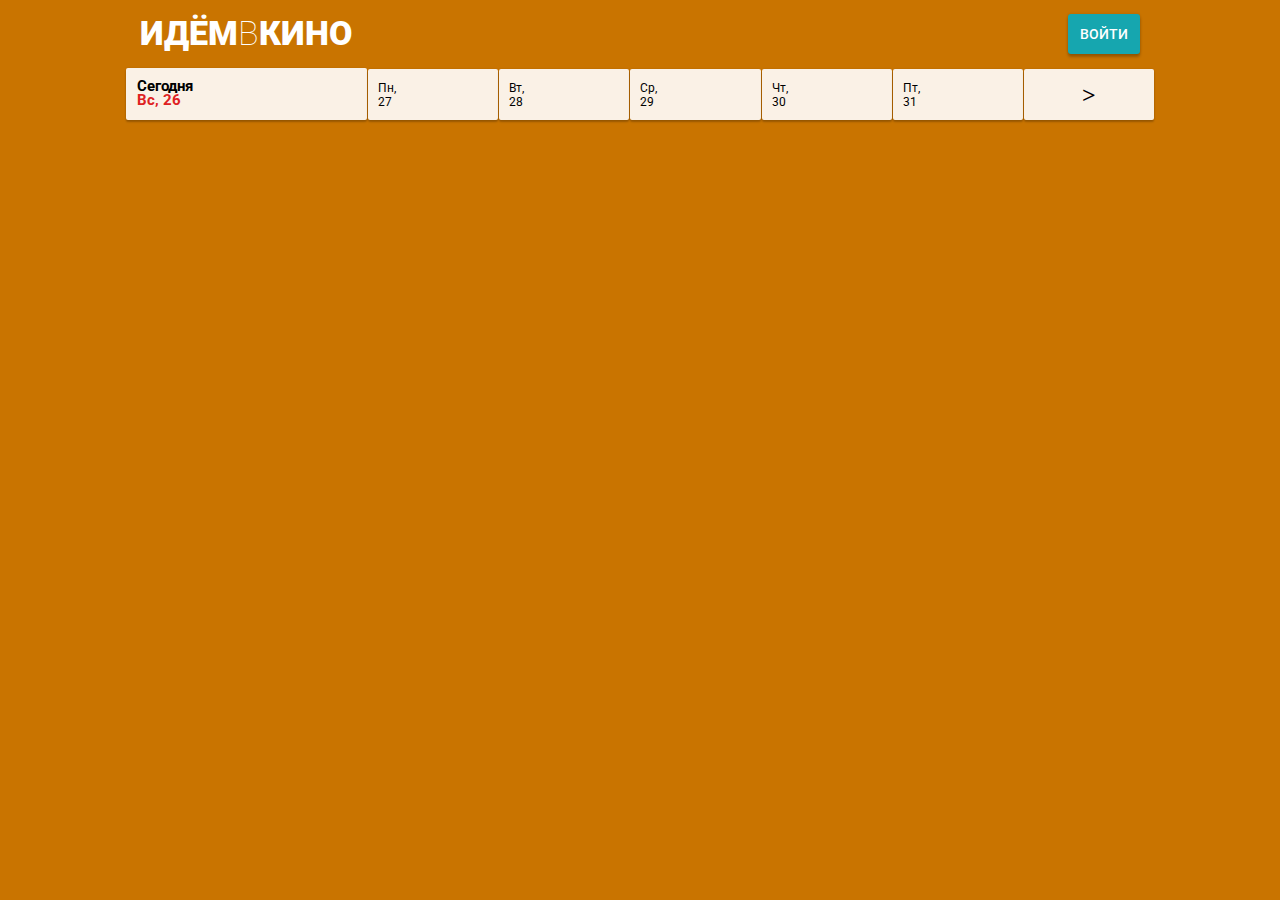
==== commit 8091d3c9: "Add files via upload" ====
--- a/index.html
+++ b/index.html
@@ -11,343 +11,56 @@
     <link rel="preconnect" href="https://fonts.gstatic.com" crossorigin>
     <link href="https://fonts.googleapis.com/css2?family=Roboto:wght@100;300;400;500;700;900&display=swap" rel="stylesheet">
 </head>
+
 <body>
-  <div class="admin__container">
-    <header class="header header__admin">
-      <h1 class="header__logo">Идём<span class="header__logo_letter">в</span>кино</h1>
-      <p class="header__subtitle">Администраторррская</p>
-    </header>
-
-    <main class="admin__main">
-      <section class="admin__section halls">
-        <div class="admin__header">
-          <h2 class="admin__header_text admin__header_text-first">Управление залами</h2>
-          <img src="/Sources/arrow_config.png" alt="Скрыть/раскрыть раздел" class="admin__header_arrow">
-        </div>
-
-        <div class="admin__wrapper">
-          <p class="admin__info halls__info">Доступные залы:</p>
-
-          <ul class="halls__list">
-            <!-- insert HTML inputAddHall -->
-          </ul>
-            
-          <button class="admin__button_hall button">Создать зал</button>
-        </div>
-      </section>
-
-      <section class="admin__section hall-config">
-        <div class="admin__header">
-          <h2 class="admin__header_text">Конфигурация залов</h2>
-          <img src="/Sources/arrow_config.png" alt="Скрыть/раскрыть раздел" class="admin__header_arrow">
-        </div>
-
-        <div class="admin__wrapper">
-          <p class="admin__info">Выберите зал для конфигурации:</p>
-          <ul class="halls_choose hall-config__list">
-            <!-- hallsConfigList -->
-          </ul>
-
-          <div class="hall-config__wrapper">
-           
-            <p class="admin_info">Укажите количество рядов и максимальное количество кресел в ряду:</p>
-            
-            <form class="hall-config__size">
-              <label class="hall-config__size_rows admin_label">
-                  Рядов, шт
-                  <input type="number" id="rows" class="admin_input hall-config__rows" value="10" min="1" max="50">
-              </label>
-              <p class="hall-size">x</p>
-              <label class="hall-config__size_places admin_label">
-                  Мест, шт
-                  <input type="number" id="places" class="admin_input hall-config__places" value="8" min="1" max="50">
-              </label>
-            </form>
-
-            <p class="admin__info">Теперь вы можете указать типы кресел на схеме зала:</p>
-
-            <div class="hall-config__types">
-              <div class="hall-config__type_place"> 
-                <span class="place_standart"></span> — обычные кресла
-              </div>
-              <div class="hall-config__type_place">
-                <span class="place_vip"></span> — VIP кресла
-              </div>
-              <div class="hall-config__type_place">
-                <span class="place_block"></span> — заблокированные (нет кресла)</p>
-              </div>
-            </div>
-
-            <p class="hall-config__hint">Чтобы изменить вид кресла, нажмите по нему</p>
-
-            <div class="hall-config__hall">
-              <div class="hall-config__hall_screen">экран</div>
-
-              <div class="hall-config__hall_wrapper">
-
-                <!-- hallScheme -->
-              </div>
-
-            </div>
-
-            <div class="hall-config__buttons">
-              <button class="admin__button_cancel hall-config__batton_cancel button_disabled button">Отмена</button>
-              <button class="admin__button_save hall-config__batton_save button_disabled button">Сохранить</button>
-            </div>
-
-          </div>
-
-        </div>
-      </section>
-
-      <section class="admin__section price-config">
-        <div class="admin__header">
-          <h2 class="admin__header_text">Конфигурация цен</h2>
-          <img src="/Sources/arrow_config.png" alt="Скрыть/раскрыть раздел" class="admin__header_arrow">
-        </div>
-
-        <div class="admin__wrapper">
-          <p class="admin__info">Выберите зал для конфигурации:</p>
-          <ul class="halls_choose price-config__list">
-            <!-- priceConfigList -->
-          </ul>
-
-          <div class="price-config__wrapper">
-
-            <p class="admin__info">Установите цены для типов кресел:</p>
-
-            <form class="price-config__form">
-
-              <div class="price-config__legend">
-                <label class="admin_label price-config__label">
-                  Цена, рублей
-                  <input type="number" class="admin_input price-config__input_standart" placeholder="0" min="0">
-                </label>
-                <p class="price-config__legend_text"> за <span class="price-config__seat place_standart"></span> обычные кресла</p>
-              </div>
-            
-              <div class="price-config__legend">
-                <label class="admin_label price-config__label">
-                  Цена, рублей
-                  <input type="number" class="admin_input price-config__input_vip" placeholder="350" min="0">
-                </label>
-                <p class="price-config__legend_text"> за <span class="price-config__seat place_vip"></span> VIP кресла</p>
-              </div>
-
-            </form>
-
-            <div class="price-config__buttons">
-              <button class="admin__button_cancel price-config__batton_cancel button_disabled button" type="reset">Отмена</button>
-              <button class="admin__button_save price-config__batton_save button_disabled button">Сохранить</button>
-            </div>
-
-          </div>
-        </div>
-      </section>
-
-      <section class="admin__section movie-seances">
-        <div class="admin__header">
-          <h2 class="admin__header_text">Сетка сеансов</h2>
-          <img src="/Sources/arrow_config.png" alt="Скрыть/раскрыть раздел" class="admin__header_arrow">
-        </div>
-
-        <div class="admin__wrapper">
-
-          <button class="admin__button_movie button">Добавить фильм</button>
-    
-          <div class="movie-seances__wrapper">
-
-            <!-- movieSeancesWrapper -->
-
-          </div>
-
-          <div class="movie-seances__timelines">
-            <!-- movieSeancesTimelines -->
-          </div>
-
-          <div class="movie-seances__buttons">
-            <button class="admin__button_cancel movie-seances__batton_cancel button_disabled button" type="reset">Отмена</button>
-            <button class="admin__button_save movie-seances__batton_save button_disabled button">Сохранить</button>
-          </div>
-
-        </div>
-      </section>
-
-      <section class="admin__section open">
-        <div class="admin__header">
-          <h2 class="admin__header_text admin__header_text-last">Открыть продажи</h2>
-          <img src="/Sources/arrow_config.png" alt="Скрыть/раскрыть раздел" class="admin__header_arrow">
-        </div>
-
-        <div class="admin__wrapper admin__wrapper-last">
-          <p class="admin__info">Выберите зал для открытия/закрытия продаж:</p>
-
-          <ul class="halls_choose open__list">
-            <!-- openList -->
-          </ul>
-
-          <div class="open__wrapper">
-
-            <p class="admin__info open__info">Всё готово к открытию</p>
-              
-            <button class="admin__button_open button">Открыть продажу билетов</button>
-
-          </div>
-        </div>
-
-      </section>
-
-    </main>
-
-  </div>
-
-  <div class="popup popup__hall_add popup__hidden">
-
-    <div class="popup__container">
-
-      <div class="popup__header">
-        <h2 class="popup__header_text">Добавление зала</h2>
-
-        <div class="popup__close">
-          <img src="/Sources/close.png.png" alt="Кнопка 'Закрыть окно'">
-        </div>
-      </div>
-
-      <form class="popup__form popup__form_add-hall">
-        <label class="admin_label add-hall_label">
-          Название зала
-          <input type="text" class="admin_input add-hall_input" placeholder="Например, «Зал 1»" required>
-        </label>
-
-        <div class="popup__buttons">
-          <button class="popup__button_save popup__add-hall_button_add button" type="submit">Добавить зал</button>
-          <button class="popup__button_cancel popup__add-hall_button_cancel button" type="reset">Отменить</button>
-        </div>
-
-      </form>
-    </div>
-
-  </div>
-
-  <div class="popup popup__movie_add popup__hidden">
-
-    <div class="popup__container">
-
-      <div class="popup__header">
-        <h2 class="popup__header_text">Добавление фильма</h2>
-
-        <div class="popup__close">
-          <img src="/Sources/close.png.png" alt="Кнопка 'Закрыть окно'">
-        </div>
-      </div>
-
-      <form class="popup__form popup__form_add-movie">
-        <label class="admin_label add-movie_label">
-          Название фильма
-          <input type="text" name="movie_name" class="admin_input add-movie_name_input" placeholder="Например, «Гражданин Кейн»" required>
-        </label>
-
-        <label class="admin_label add-movie_label">
-          Продолжительность фильма (мин.)
-          <input type="number" name="movie_time" class="admin_input add-movie_time_input" required>
-        </label>
-
-        <label class="admin_label add-movie_label">
-          Описание фильма
-          <textarea name="movie_synopsis" class="admin_input add-movie_synopsis_input" required></textarea>
-        </label>
-
-        <label class="admin_label add-movie_label">
-          Страна
-          <input type="text" name="movie_country" class="admin_input add-movie_country_input" required>
-        </label>
-
-        <div class="popup__buttons">
-          <button class="popup__button_save popup__add-movie_button button">Добавить фильм</button>
-
-          <label class="popup__button_save popup__add-poster_button button">
-            Загрузить постер
-            <input type="file" name="file" accept=".png" class="input_add_poster">
-          </label>
-
-          <button class="popup__button_cancel popup__add-movie_button_cancel button" type="reset">Отменить</button>
-        </div>
-
-      </form>
-    </div>
-
-  </div>
-
-  <div class="popup popup__seance_add popup__hidden">
-
-    <div class="popup__container">
-
-      <div class="popup__header">
-        <h2 class="popup__header_text">Добавление сеанса</h2>
-
-        <div class="popup__close">
-          <img src="/Sources/close.png.png" alt="Кнопка 'Закрыть окно'">
-        </div>
-      </div>
-
-      <form class="popup__form popup__form_add-seance">
-        <label class="admin_label add-seance_label">
-          Название зала
-          <select class="select__add-seance select__add-seance_hall">
-            <!-- selectSeanceHall -->
-          </select>
-        </label>
-
-        <label class="admin_label add-seance_label">
-          Название фильма
-          <select class="select__add-seance select__add-seance_movie">
-            <!-- selectSeanceMovie -->
-          </select>
-        </label>
-
-        <label class="admin_label add-seance_label" id="seance_time">
-          Время начала
-          <input type="time" class="admin_input add-seans__input_time" value="00:00" required>
-        </label>
-
-        <div class="popup__buttons">
-          <button class="popup__button_save popup__add-seance_button_add button">Добавить сеанс</button>
-          <button class="popup__button_cancel popup__add-seance_button_cancel button" type="reset">Отменить</button>
-        </div>
-
-      </form>
-    </div>
-
-  </div>
-
-  <div class="popup popup__seance_remove popup__hidden">
-
-    <div class="popup__container">
-
-      <div class="popup__header">
-        <h2 class="popup__header_text">Удаление сеанса</h2>
-
-        <div class="popup__close">
-          <img src="/Sources/close.png.png" alt="Кнопка 'Закрыть окно'">
-        </div>
-      </div>
-
-      <div class="seance-remove_text">
-        Вы действительно хотите снять с сеанса фильм "<span class="seance-remove_title"></span>"?
-      </div>
-
-      <div class="popup__buttons">
-        <button class="popup__button_save popup__remove-seance_button_delete button">Удалить</button>
-        <button class="popup__button_cancel popup__remove-seance_button_cancel button" type="reset">Отменить</button>
-      </div>
-
-   
+    <div class="container">
+      <header class="header">
+        <h1 class="header__logo"><a class="header__logo_link" href="index.html">Идём<span class="header__logo_letter">в</span>кино</a></h1>
+        <button class="header__button button">Войти</button>
+      </header>
+  
+      <nav class="nav">
+        <ul class="nav__days">
+          <li class="nav__day nav__day_today">
+            <span class="nav__text-today">Сегодня</span>
+            <br><span class="nav__text-week"></span> <span class="nav__text-date"></span>
+          </li>
+  
+          <li class="nav__day">
+            <span class="nav__text-week"></span>
+            <span class="nav__text-date"></span>
+          </li>
+  
+          <li class="nav__day">
+            <span class="nav__text-week"></span>
+            <span class="nav__text-date"></span>
+          </li>
+  
+          <li class="nav__day">
+            <span class="nav__text-week"></span>
+            <span class="nav__text-date"></span>
+          </li>
+  
+          <li class="nav__day">
+            <span class="nav__text-week"></span>
+            <span class="nav__text-date"></span>
+          </li>
+  
+          <li class="nav__day">
+            <span class="nav__text-week"></span>
+            <span class="nav__text-date"></span>
+          </li>
+  
+          <li class="nav__day nav__arrow right">
+            <span class="nav__arrow-text">&gt;</span>
+          </li>
+        </ul>
+      </nav>
+  
+      <main class="main">
+      </main>
     </div>
   
-    <script src="JS/index.js"></script>  
-    <script src="JS/hall.js"></script>
-    <script src="JS/movieAddDel.js"></script>
-    <script src="JS/sessions.js"></script>
-  
+    <script src="JS/menu.js"></script>
   </body>
   </html>--- a/CSS/styles.css
+++ b/CSS/styles.css
@@ -1,1703 +1,1703 @@
-/*general*/
-
-* {
-  box-sizing: border-box;
-}
-
-a {
-  text-decoration: none;
-}
-
-h1,
-h2,
-h3 {
-  margin-top: 0;
-  margin-bottom: 0;
-}
-
-ul {
-  padding: 0;
-  margin: 0;
-}
-
-p {
-  margin-block-start: 0;
-  margin-block-end: 0;
-}
-
-@import url('https://fonts.googleapis.com/css2?family=Roboto:wght@100;300;400;500;700;900&display=swap');
-
-body {
-  font-family: 'Roboto', Arial, sans-serif;
-  font-style: normal;
-  font-weight: 400;
-  margin: 0;
-  padding: 0;
-
-  color: #000000;
-}
-
-.container {
-  width: 100%;
-  
-  background-image: url("/Sources/backgrounf.png");
-  background-color: #C97400;
-  background-repeat: no-repeat;
-  background-position: center center;
-  background-size: cover;
-
-  min-height: 100vh;
-}
-
-/*header*/
-
-.header {
-  display: flex;
-  justify-content: space-between;
-
-  color: #FFFFFF;
-  text-transform: uppercase;
-  line-height: 39px;
-
-  padding: 14px;
-}
-
-.header__logo_link {
-  color: #FFFFFF;
-}
-
-.header__logo {
-  font-size: 34px;
-  font-weight: 900;
-}
-
-.header__logo_letter {
-  font-weight: 100;
-}
-
-/* button */
-
-.button {
-  color: #FFFFFF;
-  font-family: 'Roboto', Arial, sans-serif;
-  font-size: 14px;
-  font-weight: 500;
-  text-transform: uppercase;
-
-  border: none;
-  border-radius: 3px;
-  box-shadow: 0px 0px 3px 0px rgba(0, 0, 0, 0.12), 0px 3px 3px 0px rgba(0, 0, 0, 0.24);
-
-  background-color: #16A6AF;
-
-  padding: 12px;
-
-  cursor: pointer;
-}
-
-.button:hover {
-  box-shadow: 0px 0px 3px 0px rgba(255, 255, 255, 0.12), 0px 3px 3px 0px rgba(255, 255, 255, 0.24);
-}
-
-.button:focus-visible {
-  outline: #757575 auto 1px;
-}
-
-/*index nav*/
-
-.nav {
-  position: sticky;
-}
-
-.nav__days {
-  min-height: 58px;
-
-  display: flex;
-  align-items: center;
-
-  gap: 1px;
-
-  list-style: none;
-
-  padding-bottom: 10px;
-  margin-bottom: 30px;
-}
-
-.nav__day {
-  width: 100%;
-
-  display: flex;
-  flex-direction: column;
-  align-items: flex-start;
-  justify-content: center;
-  align-self: stretch;
-
-  min-height: 48px;
-
-  padding: 10px;
-  margin-top: 1px;
-
-  font-size: 12px;
-  font-weight: 400;
-  line-height: 14px;
-
-  border-radius: 2px;
-  background: rgba(255, 255, 255, 0.90);
-
-  box-shadow: 0px 0px 2px 0px rgba(0, 0, 0, 0.12), 0px 2px 2px 0px rgba(0, 0, 0, 0.24);
-
-  cursor: pointer;
-}
-
-.nav__day:hover {
-  box-shadow: 0px 0px 2px 0px rgba(0, 0, 0, 0.12), 0px 2px 2px 0px rgba(0, 0, 0, 0.24);
-}
-
-.nav__day_today {
-  display: block;
-  min-width: 66px;
-}
-
-.nav__day_weekend {
-  color: #DE2121;
-}
-
-.nav__day-checked {
-  min-height: 52px;
-  padding: 11px;
-  margin-top: 0;
-
-  min-width: 75px;
-
-  font-size: 15px;
-  font-weight: 700;
-  line-height: 14px;
-}
-
-.nav__arrow {
-  align-items: center;
-
-  font-family: Consolas;
-  font-weight: bold;
-  font-size: 24px;
-  line-height: 28px;
-}
-
-/* index main */
-
-.movie {
-  width: 100%;
-  background: rgba(241, 235, 230, 0.95);
-
-  padding: 15px;
-  margin-bottom: 30px;
-}
-
-.movie:last-child {
-  margin-bottom: 0;
-}
-
-.movie__info {
-  display: flex;
-}
-
-.movie__poster {
-  width: 125px;
-  height: 175px;
-
-  position: relative;
-}
-
-.movie__poster::after {
-  content: "";
-  display: block;
-
-  box-sizing: border-box;
-
-  width: 6px;
-  height: 14px;
-
-  position: absolute;
-  top: 0;
-  right: -7px;
-
-  border-top: 14.4px solid #772720;
-  border-left: 6.4px solid #772720;
-}
-
-.movie__poster_image {
-  width: 125px;
-  height: 175px;
-  object-fit: cover;
-}
-
-.movie__description {
-  padding-left: 15px;
-}
-
-.movie__title {
-  font-size: 16px;
-  font-weight: 700;
-  line-height: 18px;
-
-  margin-bottom: 11px;
-}
-
-.movie__summary {
-  font-size: 14px;
-  font-weight: 400;
-  line-height: 16px;
-
-  margin-bottom: 11px;
-}
-
-.movie__data {
-  display: flex;
-  justify-content: flex-start;
-  gap: 2.38px;
-}
-
-.movie__data-length .movie__data-country {
-  font-size: 14px;
-  font-weight: 300;
-  line-height: 16px;
-}
-
-.movie-seances__hall {
-  font-size: 16px;
-  font-weight: 700;
-  line-height: 18px;
-
-  margin-bottom: 7px;
-}
-
-.movie-seances__list {
-  display: flex;
-  align-items: center;
-
-  flex-wrap: wrap;
-
-  gap: 4px;
-
-  list-style: none;
-}
-
-.movie-seances__list:not(:last-child) {
-  margin-bottom: 25px;
-}
-
-.movie-seances__time {
-  display: flex;
-
-  width: 53px;
-  height: 33px;
-
-  color: #000000;
-  font-size: 15px;
-  font-weight: 400;
-  line-height: 17px;
-
-  justify-content: center;
-  align-items: center;
-
-  border-radius: 2px;
-  background-color: #FFFFFF;
-
-  box-shadow: 0px 0px 2px 0px rgba(0, 0, 0, 0.12), 0px 2px 2px 0px rgba(0, 0, 0, 0.24);
-
-  cursor: pointer;
-}
-
-.movie-seances__time:hover {
-  box-shadow: 0px 0px 2px 0px rgba(0, 0, 0, 0.12), 0px 2px 2px 0px rgba(0, 0, 0, 0.24);
-}
-
-.movie-seances__time_disabled {
-  background-color: #C4C4C4;
-  cursor: default;
-}
-
-/* hall main */
-
-.buying {
-  width: 100%;
-  background: rgba(241, 235, 230, 0.95);
-  padding-bottom: 30px;
-}
-
-.buying__info {
-  padding: 15px;
-
-  display: flex;
-  justify-content: space-between;
-  align-items: center;
-}
-
-.buying__info_movie {
-  min-width: 260px;
-}
-
-.buying__info_title {
-  font-size: 16px;
-  font-weight: 700;
-  line-height: 18px;
-
-  margin-bottom: 9px;
-}
-
-.buying__info_start, .buying__info_time {
-  font-size: 14px;
-  font-weight: 300;
-  line-height: 16px;
-
-  margin-bottom: 7px;
-}
-
-.buying__info_hall {
-  font-size: 16px;
-  font-weight: 700;
-  line-height: 18px;
-
-  margin-bottom: 15px;
-}
-
-.buying__info_hint {
-  width: 100px;
-  padding-left: 16px; 
-  padding-right: 16px; 
-  flex-direction: column; 
-  align-items: center; 
-  display: inline-flex;
-
-  position: relative;
-}
-
-.buying__info_hint-image {
-  width: 24px; 
-  position: absolute;
-  left: -10px;
-  top: 17px; 
-}
-
-.buying__info_hint-text {
-  font-size: 14px;
-  font-weight: 300;
-  line-height: 16px;
-  text-align: center;
-}
-
-/* hall scheme */
-
-.buying__scheme {
-  background: #171D24;
-  padding: 15px 30px;
-
-  display: flex;
-  flex-direction: column;
-  align-items: center;
-}
-
-.buying__scheme_wrapper {
-  font-size: 0;
-
-  max-width: 284px;
-  padding-top: 30px;
-
-  background-image: url(/Sources/screen.png);
-  background-position: top;
-  background-repeat: no-repeat;
-  background-size: 100%;
-
-  display: flex;
-  flex-direction: column;
-  align-items: center;
-}
-  
-.buying__scheme_row {
-  display: flex;
-  gap: 4px;
-}  
-
-.buying__scheme_row:not(:last-child) {
-  margin-bottom: 4px;
-}
-    
-.buying__scheme_seat, .buying__scheme_legend-seat {
-  width: 20px;
-  height: 20px;
-  border-radius: 4px;
-}
-
-.buying__scheme_seat:not(.no-seat, .seat_occupied):hover {
-  box-shadow: 0px 0px 4px #ffffff;
-}
-
-.seat_standart {
-  background-color: #FFFFFF;
-  border: 1px #525252 solid;
-  cursor: pointer;
-}
-
-.seat_vip {
-  background-color: #F9953A;
-  border: 1px #525252 solid;
-  cursor: pointer;
-}
-
-.seat_occupied {
-  border: 1px #525252 solid;
-}
-
-.seat_selected {
-  transform: scale(1.2);
-
-  background-color: #25C4CE;
-  border: 1px #525252 solid;
-  box-shadow: 0px 0px 4px #16A6AF;
-
-  cursor: pointer;
-}
-
-.buying__scheme_legend {
-  padding-top: 30px;
-  display: flex;
-  flex-wrap: wrap;
-}
-
-.buying__scheme_prices {
-  padding-right: 33px;
-}
-
-.buying__scheme_legend-text {
-  color: #FFFFFF;
-  font-size: 16px;
-  font-weight: 300;
-  line-height: 16px;
-}
-
-.buying__scheme_legend-text:not(:last-child) {
-  margin-bottom: 10px;
-}
-
-.buying__scheme_legend-seat {
-  display: inline-block;
-  vertical-align: middle;
-  cursor: default;
-}
-
-.buying__button {
-  display: block;
-  margin-top: 30px;
-  margin-left: auto;
-  margin-right: auto;
-
-  padding: 0 57px;
-  min-height: 40px;
-}
-
-.buying__button_disabled {
-  background-color: #525252;
-  cursor: default;
-}
-
-.buying__button_disabled:hover {
-  box-shadow: 0px 0px 3px 0px rgba(0, 0, 0, 0.12), 0px 3px 3px 0px rgba(0, 0, 0, 0.24);
-}
-
-/* payment & ticket header */
-
-.payment__header {
-  width: 100%;
-  background: rgba(241, 235, 230, 0.95);
-
-  padding: 30px 15px;
-
-  position: relative;
-}
-
-.payment__header::before{
-  content: '';
-  display: block;
-  position: absolute;
-  background-image: url(/Sources/pay__before.png);
-  top: -2px;
-  left: 0;
-  right: 0;
-  height: 3px;
-}
-
-.payment__header::after{
-  content: '';
-  display: block;
-  position: absolute;
-  background-image: url(/Sources/pay__after.png);
-  bottom: -2px;
-  left: 0;
-  right: 0;
-  height: 3px;
-}
-
-.payment__header-text {
-  color: #C76F00;
-  font-size: 22px;
-  font-weight: 700;
-  line-height: 25px;
-
-  text-transform: uppercase;
-}
-
-/* payment & ticket main */
-
-.ticket__info-wrapper {
-  width: 100%;
-  background: rgba(241, 235, 230, 0.95);
-
-  padding: 19px 30px 15px;
-  margin-top: 4px;
-
-  position: relative;
-}
-
-.ticket__info-wrapper::before {
-  content: '';
-  display: block;
-  position: absolute;
-  background-image: url(/Sources/pay__before.png);
-  top: -2px;
-  left: 0;
-  right: 0;
-  height: 3px;
-}
-
-.ticket__info-wrapper::after{
-  content: '';
-  display: block;
-  position: absolute;
-  background-image: url(/Sources/pay__after.png);
-  bottom: -2px;
-  left: 0;
-  right: 0;
-  height: 3px;
-}
-
-.ticket__info {
-  font-size: 16px;
-  line-height: 18,4px;
-}
-
-.ticket__info-text {
-  font-weight: 400;
-}
-
-.ticket__info-text:not(:last-child) {
-  margin-bottom: 10px;
-}
-
-.ticket__info-bold {
-  font-weight: 700;
-}
-
-.ticket__button {
-  display: block;
-  margin-top: 30px;
-  margin-bottom: 30px;
-  margin-left: auto;
-  margin-right: auto;
-
-  padding: 0 57px;
-  min-height: 40px;
-}
-
-.ticket__hint {
-  display: flex;
-  flex-direction: column;
-  gap: 11px;
-}
-
-.ticket__hint-text {
-  font-size: 14px;
-  line-height: 16px;
-  font-weight: 300;
-}
-
-.ticket__info-qr {
-  display: flex;
-  justify-content: center;
-
-  margin-top: 30px;
-  margin-bottom: 30px;
-
-}
-
-/* admin login*/
-
-.admin__container {
-  width: 100%;
-  
-  background-image: url("/Sources/popup_admin.png");
-  background-color: #252322;
-  background-repeat: no-repeat;
-  background-position: center center;
-  background-size: cover;
-
-  min-height: 100vh;
-
-  position: relative;
-  z-index: 0;
-}
-
-.admin__container::after {
-  content: "";
-  position: absolute;
-  top: 0;
-  left: 0;
-  right: 0;
-  bottom: 0;
-  z-index: -1;
-  background-color: rgba(0, 0, 0, 0.5);
-}
-
-/* admin login header*/
-
-.login__header {
-  flex-direction: column;
-}
-
-.header__subtitle {
-  font-size: 10px;
-  line-height: 12px;
-  font-weight: 400;
-  letter-spacing: 5px;
-}
-
-/*  login form */
-
-.login__main_header {
-  background-color: #63536C;
-  padding-top: 16px;
-  padding-bottom: 16px;
-}
-
-.login__main_header-text {
-  color: #FFFFFF;
-  font-size: 22px;
-  line-height: 25px;
-  font-weight: 700;
-
-  text-transform: uppercase;
-  text-align: center;
-}
-
-.login__main {
-  max-width: 480px;
-  margin: 0 auto;
-}
-
-.login__form {
-  background-color: #EAE9EB;
-  padding-top: 30px;
-  padding-bottom: 30px;
-
-  display: flex;
-  flex-direction: column;
-  align-items: center;
-}
-
-.login__label {
-  width: 272px;
-
-  display: flex;
-  flex-direction: column;
-}
-
-.label__text {
-  color: #848484; 
-  font-size: 12px; 
-  font-weight: 400; 
-  line-height: 14px;
-
-  margin-bottom: 1.6px;
-}
-
-.login__input {
-  height: 36px;
-
-  background-color: #FFFFFF;
-  border: 1px #B7B7B7 solid; 
-
-  color: #757575; 
-  font-size: 16px; 
-  font-weight: 400; 
-
-  padding-left: 9px;
-}
-
-.login__input:focus-visible {
-  outline: #757575 auto 1px;
-}
-
-.login__button {
-  margin-top: 17px;
-  width: 189px;
-  height: 40px;
-}
-
-/* admin  */
-
-.header__admin {
-  flex-direction: column;
-  padding-left: 104px;
-
-  padding-top: 35px;
-  padding-bottom: 35px;
-}
-
-.admin__section {
-  background-color: rgba(234, 233, 235, 0.95);
-}
-
-.admin__header {
-  padding-top: 20px;
-  padding-bottom: 20px;
-
-  background-color: #63536C;
-
-  position: relative;
-}
-
-.admin__header::before {
-  content: "";
-  width: 22px;
-  height: 22px;
-  border-radius: 22px;
-
-  background: #FFFFFF;
-  border: 4px solid #BC95D6;
-
-  position: absolute;
-  top: 17px; 
-  left: 20px;
-}
-
-.admin__header_text {
-  color: #FFFFFF;
-  
-  font-size: 22px; 
-  font-weight: 700; 
-  line-height: 25px;
-
-  text-transform: uppercase;
-
-  margin-left: 67px;
-}
-
-.admin__header_arrow {
-  width: 24px;
-  height: 16px;
-  position: absolute;
-  top: 40px;
-  right: 42px;
-
-  cursor: pointer;
-}
-
-.admin__header_arrow-hide {
-  transform: rotate(180deg);
-}
-
-.admin__wrapper {
-  padding-top: 35px;
-  padding-left: 31px;
-  padding-right: 31px;
-
-  display: flex;
-  flex-direction: column;
-}
-
-.admin__wrapper-hide {
-  display: none;
-}
-
-.admin__info {
-  font-size: 16px; 
-  font-weight: 400; 
-  line-height: 18px;
-}
-
-/* admin halls */
-
-.halls__list {
-  list-style-type: none;
-  
-  margin-top: 14px;
-  margin-bottom: 22px;
-  padding-left: 25px;
-}
-
-.halls__list_item {
-  font-size: 16px; 
-  font-weight: 500; 
-  line-height: 18px;
-
-  text-transform: uppercase;
-
-  position: relative;
-
-  display: flex;
-}
-
-.halls__list_item::before {
-  content: "–";
-  position: absolute;
-  left: -14px;
-}
-
-.halls__list_item:not(:last-child) {
-  margin-bottom: 10px;
-}
-
-.admin__button_remove {
-  display: flex;
-  justify-content: center;
-  align-items: center;
-
-  margin-left: 4px;
-
-  width: 20px;
-  height: 20px;
-  border-radius: 3px;
-
-  background-color: #FFFFFF;
-  box-shadow: 0px 0px 3px 0px rgb(0 0 0 / 12%), 0px 3px 3px 0px rgb(0 0 0 / 24%);
-
-  cursor: pointer;
-  position: relative;
-}
-
-.admin__button_remove::before {
-  content: "";
-  background: url(/Sources/delete_film.png);
-  width: 12px;
-  height: 12px;
-  position: absolute;
-  background-repeat: no-repeat;
-  background-position: 0px 0px;
-  background-size: auto 12px;
-}
-
-.admin__button_hall {
-  padding: 12px 32px;
-  margin-bottom: 36px;
-  align-self: center;
-
-
-}
-
-/* admin hall config */
-
-.halls_choose {
-  list-style: none;
-
-  display: flex;
-  flex-wrap: wrap;
-
-  margin-top: 12px;
-  margin-bottom: 35px;
-}
-
-.hall__item {
-  font-size: 14px;
-  font-weight: 500;
-  line-height: 16px;
-
-  text-transform: uppercase;
-
-  padding: 12px 20px;
-  background-color: rgba(255, 255, 255, 0.45);
-  border-radius: 3px;
-
-  box-shadow: 0px 0px 2px 0px rgba(0, 0, 0, 0.12), 0px 2px 2px 0px rgba(0, 0, 0, 0.24), 0px 6px 8px 0px rgba(0, 0, 0, 0.24);
-
-  cursor: pointer;
-}
-
-.hall_item-selected {
-  font-size: 15px;
-  font-weight: 900;
-
-  background-color: #FFFFFF;
-
-  transform: scale(1.05);
-}
-
-.hall-config__size {
-  margin-top: 12px;
-  margin-bottom: 36px;
-
-  display: flex;
-  gap: 13px;
-}
-
-.admin_label {
-  color: #848484;
-  font-size: 12px;
-  font-weight: 400;
-  line-height: 14px;
-}
-
-.admin_input {
-  margin-top: 1.6px;
-  padding: 8px 9px 9px 9px;
-
-  color: #757575;
-  font-family: 'Roboto', Arial, sans-serif;
-  font-size: 16px;
-  font-weight: 400;
-
-  background-color: #FFFFFF;
-
-  border: 1px solid #B7B7B7;
-}
-
-.admin_input:focus-visible {
-  outline: #757575 auto 1px;
-}
-
-.hall-config__rows {
-  width: 100px;
-}
-
-.hall-config__places {
-  width: 100px;
-}
-
-.hall-size {
-  color: #848484;
-  font-family: Consolas;
-  font-size: 18px;
-  font-weight: 400;
-  line-height: 21px;
-
-  padding-top: 22px;
-}
-
-.hall-config__types {
-  margin-top: 11px;
-  margin-bottom: 11px;
-
-  display: flex;
-  flex-wrap: wrap;
-
-  gap: 12px 23px;
-}
-
-.hall-config__type_place, .hall-config__hint {
-  color: #848484;
-  font-size: 14px;
-  font-weight: 400;
-  line-height: 16px;
-}
-
-.place_standart {
-  display: inline-block;
-  width: 26px;
-  height: 26px;
-  border-radius: 4px;
-
-  background-color: #C4C4C4;
-  border: 1px solid #393939;
-
-  vertical-align: middle;
-}
-
-.place_vip {
-  display: inline-block;
-  width: 26px;
-  height: 26px;
-  border-radius: 4px;
-
-  background-color: #B0D6D8;
-  background-image: url(/Sources/seat__vip.png);
-  border: 1px solid #0A828A;
-
-  vertical-align: middle;
-}
-
-.place_block {
-  display: inline-block;
-  width: 26px;
-  height: 26px;
-  border-radius: 4px;
-
-  border: 1px solid #C4C4C4;
-
-  vertical-align: middle;
-}
-
-.hall-config__hall {
-  margin-top: 11px;
-  margin-bottom: 5px;
-
-  padding-top: 64px;
-  padding-bottom: 36px;
-
-  width: 100%;
-
-  border: 1px solid #000000;
-
-  position: relative;
-
-  display: flex;
-  justify-content: center;
-  align-items: center;
-}
-
-.hall-config__hall_screen {
-  position: absolute;
-  left: center;
-  top: 25px;
-
-  font-size: 16px;
-  font-weight: 400;
-  line-height: 18px;
-
-  text-transform: uppercase;
-  letter-spacing: 19px;
-}
-
-.hall-config__hall_wrapper {
-  display: flex;
-  flex-direction: column;
-
-  gap: 10px;
-}
-
-.hall-config__hall_row {
-  display: flex;
-  gap: 10px;
-}
-
-.hall-config__buttons {
-  display: flex;
-  justify-content: center;
-  padding-top: 17px;
-  margin-bottom: 35px;
-}
-
-.admin__button_cancel {
-  margin-right: 15px;
-  padding: 12px 32px;
-
-  color: #63536C;
-  background-color: #FFFFFF;
-}
-
-.admin__button_save {
-  padding: 12px 32px;
-}
-
-.button_disabled {
-  color: #FFFFFF;
-  background-color: #525252;
-  cursor: default;
-}
-
-.button_disabled:hover {
-  box-shadow: 0px 0px 3px 0px rgba(0, 0, 0, 0.12), 0px 3px 3px 0px rgba(0, 0, 0, 0.24);
-}
-
-
-/* admin prices config */
-
-.price-config__legend {
-  margin-top: 12px;
-
-  display: flex;
-  align-items: flex-end;
-}
-
-.price-config__legend:last-child {
-  margin-bottom: 12px;
-}
-
-.price-config__label {
-  display: flex;
-  flex-direction: column;
-}
-
-.price-config__input_standart, .price-config__input_vip {
-  width: 100px;
-}
-
-.price-config__legend_text {
-  color: #848484;
-  font-size: 14px;
-  font-weight: 400;
-  line-height: 16px;
-
-  margin-left: 4px;
-  margin-bottom: 6px;
-}
-
-.price-config__buttons {
-  display: flex;
-  justify-content: center;
-  padding-top: 17px;
-  margin-top: 12px;
-  margin-bottom: 35px;
-}
-
-/* admin movie seances */
-
-.admin__button_movie {
-  align-self: flex-start;
-
-  padding: 12px 32px;
-
-  margin-top: 17px;
-}
-
-.movie-seances__wrapper {
-  margin-top: 36px;
-  margin-bottom: 36px;
-  
-  display: flex;
-  flex-wrap: wrap;
-
-  gap: 15px;
-}
-
-.movie-seances__movie {
-  width: 260px;
-  height: 50px;
-
-  border: 1px solid rgba(0, 0, 0, 0.30);
-
-  display: flex;
-  position: relative;
-  align-items: center;
-
-  cursor: move;
-}
-
-.movie-seances__movie_poster {
-  width: 38px;
-  height: 50px;
-  object-fit: cover;
-}
-
-.movie-seances__movie_info {
-  margin-left: 10px;
-  margin-right: 10px;
-
-  font-size: 14px;
-  line-height: 16px;
-}
-
-.movie_info-title {
-  font-weight: 500;
-}
-
-.movie_info-length {
-  font-weight: 400;
-  margin-top: 4px;
-}
-
-.movie-seances__movie_delete {
-  position: absolute;
-  right: 2px;
-  bottom: 2px;
-}
-
-.background_1 {
-  background-color: #CAFF85;
-}
-
-.background_2 {
-  background-color: #85FF89;
-}
-
-.background_3 {
-  background-color: #85FFD3;
-}
-
-.background_4 {
-  background-color: #85E2FF;
-}
-
-.background_5 {
-  background-color: #8599FF;
-}
-
-.movie-seances__timelines {
-  display: flex;
-  flex-direction: column;
-  
-  gap: 35px;
-
-  min-width: 328px;
-}
-
-.movie-seances__timeline {
-  position: relative;
-}
-
-.timeline__delete {
-  position: absolute;
-  left: -30px;
-  top: 30px;
-}
-
-.timeline__delete_image {
-  width: 30px;
-}
-
-
-.timeline__hall_title {
-  font-size: 16px;
-  font-weight: 500;
-  line-height: 18px;
-
-  text-transform: uppercase;
-}
-
-.timeline__seances {
-  border: 1px solid #848484;
-  padding-top: 10px;
-  padding-bottom: 10px;
-
-  width: 100%;
-  min-width: 328px;
-  height: 60px;
-
-  display: flex;
-
-  position: relative;
-}
-
-.timeline__seances_movie {
-  display: flex;
-  flex-wrap: wrap;
-
-  height: 40px;
-
-  padding: 10px;
-  border: 1px solid rgba(0, 0, 0, 0.30);
-
-  position: absolute;
-
-  cursor: move;
-}
-
-.timeline__seances_movie::before {
-  content: "";
-  width: 1px;
-  height: 5px;
-
-  background-color: #848484;
-
-  position: absolute;
-
-  left: -1px;
-  bottom: -15px;
-}
-
-.timeline__seances_title {
-  font-size: 10px;
-  font-weight: 400;
-  line-height: 10px;
-  word-wrap: break-word;
-
-  height: 20px;
-  overflow: hidden;
-}
-
-.timeline__movie_start {
-  color: #848484;
-  font-size: 12px;
-  font-weight: 400;
-  line-height: 14px;
-
-  position: absolute;
-  left: -15px;
-  bottom: -30px;
-}
-
-.movie-seances__buttons {
-  display: flex;
-  justify-content: center;
-  padding-top: 17px;
-  margin-top: 12px;
-  margin-bottom: 35px;
-}
-
-/* admin open */
-
-.open__wrapper {
-  display: flex;
-  flex-direction: column;
-  align-items: center;
-}
-
-
-
-.admin__button_open {
-  margin-top: 30px;
-  margin-bottom: 35px;
-
-  padding: 12px 32px;
-
-
-}
-
-
-
-.popup {
-  position: fixed;
-
-  top: 0;
-  left: 0;
-  bottom: 0;
-  right: 0;
-
-  z-index: 9999;
-
-  width: 100%;
-  
-  background-image: url("/Sources/popup_admin.png");
-  background-color: #252322;
-  background-repeat: no-repeat;
-  background-position: center center;
-  background-size: cover;
-
-  min-height: 100vh;
-
-  display: flex;
-  align-items: center;
-  justify-content: center;
-}
-
-.popup::after {
-  content: "";
-  position: absolute;
-  top: 0;
-  left: 0;
-  right: 0;
-  bottom: 0;
-  background-color: rgba(0, 0, 0, 0.5);
-
-  z-index: -1;
-}
-
-.popup__hidden {
-  display: none;
-}
-
-.popup__container {
-  display: flex;
-  flex-direction: column;
-
-  width: 100%;
-  background-color: rgba(234, 233, 235, 0.95);
-
-  padding-bottom: 35px;
-}
-
-.popup__header {
-  background-color: #63536C;
-  padding: 16px 42px 14px;
-  margin-bottom: 16px;
-
-  position: relative;
-}
-
-.popup__header_text {
-  color: #FFFFFF;
-  font-size: 22px;
-  font-weight: 700;
-  line-height: 25px;
-
-  text-transform: uppercase;
-}
-
-.popup__close {
-  width: 22px;
-  height: 22px;
-
-  position: absolute;
-  top: 16px;
-  right: 42px;
-
-  cursor: pointer;
-}
-
-.popup__form {
-  display: flex;
-  flex-direction: column;
-
-  padding-left: 10px;
-  padding-right: 10px;
-}
-
-.admin_label {
-  display: flex;
-  flex-direction: column;
-
-  margin-bottom: 8px;
-}
-
-.popup__buttons {
-  display: flex;
-  flex-direction: column;
-  align-items: center;
-
-  gap: 14px;
-
-  margin-top: 16px;
-}
-
-.popup__button_save {
-  padding: 12px 32px;
-  width: 200px;
-}
-
-.popup__button_cancel {
-  padding: 12px 32px;
-
-  color: #63536C;
-  background-color: #FFFFFF;
-
-  width: 200px;
-}
-
-/* popup movie_add*/
-
-.add-movie_synopsis_input {
-  resize: none;
-}
-
-.popup__add-poster_button {
-  padding: 12px 30px;
-}
-
-.input_add_poster {
-  visibility: hidden;
-  position: absolute;
-}
-
-/* popup seance_add*/
-
-.select__add-seance {
-  display: inline-block;
-
-  width: 100%;
-  height: 36px;
-
-  padding-left: 12px;
-
-  font-family: 'Roboto', Arial, sans-serif;
-  font-size: 16px;
-  font-weight: 400;
-  line-height: 19px;
-
-  background-color: #FFFFFF;
-  border: 1px solid #B7B7B7;
-
-  -webkit-appearance: none;
-  -moz-appearance: none;
-  appearance: none;
-
-  background-image: url("/Sources/open.png");
-  background-repeat: no-repeat;
-  background-size: 12px 7px;
-  background-position: right 15px center;
-
-  cursor: pointer;
-}
-
-.select__add-seance:focus-visible {
-  outline: #757575 auto 1px;
-}
-
-.add-seans__input_time {
-  color: #000000;
-}
-
-.hidden {
-  display: none;
-}
-
-/* popup seance_remove*/
-
-.seance-remove_text {
-  margin: 0 10%;
-}
-
-.seance-remove_title {
-  font-weight: 700;
-}
-
-/* tablet */
-
-@media (min-width: 641px) and (max-width: 1199px) {
-  .nav__day-checked {
-    min-width: 187px;
-  }
-}
-
-/* tablet & desktop */
-
-@media (min-width: 641px) {
-  .admin__header {
-    padding-top: 35px;
-    padding-bottom: 35px;
-  }
-  
-  .admin__header::before {
-    width: 44px;
-    height: 44px;
-    border-radius: 44px;
-
-    top: 20px; 
-    left: 40px;
-
-    z-index: 2;
-  }
-  
-  .admin__header::after {
-    top: 40px;
-    right: 42px;
-  }
-  
-  .admin__header_text {
-    margin-left: 104px;
-
-    position: relative;
-  }
-
-  .admin__header_text::before {
-    content: "";
-    width: 2px;
-    height: 95px;
-
-    position: absolute;
-    left: -39px;
-    top: -35px;
-
-    background-color: #BC95D6;
-  }
-
-  .admin__header_text-first::before {
-    content: "";
-    width: 2px;
-    height: 48px;
-
-    position: absolute;
-    left: -39px;
-    top: 35px;
-
-    background-color: #BC95D6;
-  }
-
-  .admin__header_text-last::before {
-    content: "";
-    width: 2px;
-    height: 48px;
-
-    position: absolute;
-    left: -39px;
-    top: -35px;
-
-    background-color: #BC95D6;
-  }
-
-  .admin__wrapper {
-    margin-left: 65px;
-    border-left: 2px solid #BC95D6;
-  }
-
-  .admin__wrapper-last {
-    margin-left: 67px;
-    border: none;
-  }
-
-  .admin__button_hall {
-    align-self: flex-start;
-  }
-
-  .movie-seances__timelines {
-    width: 100%;
-    align-self: center;
-  }
-
-  .timeline__delete {
-    left: -30px;
-    top: 32px;
-  }
-
-  .popup__buttons {
-    flex-direction: row;
-    justify-content: center;
-    align-items: flex-start;
-  
-    gap: 14px;
-  
-    margin-top: 16px;
-  }
-}
-
-/* desktop */
-
-@media (min-width: 1200px) {
-  .header,
-  .nav,
-  .main {
-    max-width: 1028px;
-    margin: 0 auto;
-  }
-
-  .buying__info_hint {
-    display: none;
-  }
-
-  .nav__day-checked {
-    min-width: 241px;
-  }
-
-  .movie,
-  .buying__info,
-  .payment__header,
-  .ticket__info-wrapper
-  {
-    border-radius: 2px;
-  }
-
-  .admin__main {
-    max-width: 962px;
-    margin: 0 auto;;
-  }
-
-  .movie-seances__timelines {
-    padding-left: 35px;
-    padding-right: 35px;
-  }
-
-  .timeline__delete {
-    left: -55px;
-    top: 20px;
-  }
-
-  .timeline__delete_image {
-    width: 50px;
-  }
-
-  .popup__container {
-    max-width: 960px;
-    margin: 0 auto;
-  }
-
-  .popup__form {
-    width: 752px;
-    margin: 0 auto;
-  }
+/*general*/
+
+* {
+  box-sizing: border-box;
+}
+
+a {
+  text-decoration: none;
+}
+
+h1,
+h2,
+h3 {
+  margin-top: 0;
+  margin-bottom: 0;
+}
+
+ul {
+  padding: 0;
+  margin: 0;
+}
+
+p {
+  margin-block-start: 0;
+  margin-block-end: 0;
+}
+
+@import url('https://fonts.googleapis.com/css2?family=Roboto:wght@100;300;400;500;700;900&display=swap');
+
+body {
+  font-family: 'Roboto', Arial, sans-serif;
+  font-style: normal;
+  font-weight: 400;
+  margin: 0;
+  padding: 0;
+
+  color: #000000;
+}
+
+.container {
+  width: 100%;
+  
+  background-image: url("Sources/backgrounf.png");
+  background-color: #C97400;
+  background-repeat: no-repeat;
+  background-position: center center;
+  background-size: cover;
+
+  min-height: 100vh;
+}
+
+/*header*/
+
+.header {
+  display: flex;
+  justify-content: space-between;
+
+  color: #FFFFFF;
+  text-transform: uppercase;
+  line-height: 39px;
+
+  padding: 14px;
+}
+
+.header__logo_link {
+  color: #FFFFFF;
+}
+
+.header__logo {
+  font-size: 34px;
+  font-weight: 900;
+}
+
+.header__logo_letter {
+  font-weight: 100;
+}
+
+/* button */
+
+.button {
+  color: #FFFFFF;
+  font-family: 'Roboto', Arial, sans-serif;
+  font-size: 14px;
+  font-weight: 500;
+  text-transform: uppercase;
+
+  border: none;
+  border-radius: 3px;
+  box-shadow: 0px 0px 3px 0px rgba(0, 0, 0, 0.12), 0px 3px 3px 0px rgba(0, 0, 0, 0.24);
+
+  background-color: #16A6AF;
+
+  padding: 12px;
+
+  cursor: pointer;
+}
+
+.button:hover {
+  box-shadow: 0px 0px 3px 0px rgba(255, 255, 255, 0.12), 0px 3px 3px 0px rgba(255, 255, 255, 0.24);
+}
+
+.button:focus-visible {
+  outline: #757575 auto 1px;
+}
+
+/*index nav*/
+
+.nav {
+  position: sticky;
+}
+
+.nav__days {
+  min-height: 58px;
+
+  display: flex;
+  align-items: center;
+
+  gap: 1px;
+
+  list-style: none;
+
+  padding-bottom: 10px;
+  margin-bottom: 30px;
+}
+
+.nav__day {
+  width: 100%;
+
+  display: flex;
+  flex-direction: column;
+  align-items: flex-start;
+  justify-content: center;
+  align-self: stretch;
+
+  min-height: 48px;
+
+  padding: 10px;
+  margin-top: 1px;
+
+  font-size: 12px;
+  font-weight: 400;
+  line-height: 14px;
+
+  border-radius: 2px;
+  background: rgba(255, 255, 255, 0.90);
+
+  box-shadow: 0px 0px 2px 0px rgba(0, 0, 0, 0.12), 0px 2px 2px 0px rgba(0, 0, 0, 0.24);
+
+  cursor: pointer;
+}
+
+.nav__day:hover {
+  box-shadow: 0px 0px 2px 0px rgba(0, 0, 0, 0.12), 0px 2px 2px 0px rgba(0, 0, 0, 0.24);
+}
+
+.nav__day_today {
+  display: block;
+  min-width: 66px;
+}
+
+.nav__day_weekend {
+  color: #DE2121;
+}
+
+.nav__day-checked {
+  min-height: 52px;
+  padding: 11px;
+  margin-top: 0;
+
+  min-width: 75px;
+
+  font-size: 15px;
+  font-weight: 700;
+  line-height: 14px;
+}
+
+.nav__arrow {
+  align-items: center;
+
+  font-family: Consolas;
+  font-weight: bold;
+  font-size: 24px;
+  line-height: 28px;
+}
+
+/* index main */
+
+.movie {
+  width: 100%;
+  background: rgba(241, 235, 230, 0.95);
+
+  padding: 15px;
+  margin-bottom: 30px;
+}
+
+.movie:last-child {
+  margin-bottom: 0;
+}
+
+.movie__info {
+  display: flex;
+}
+
+.movie__poster {
+  width: 125px;
+  height: 175px;
+
+  position: relative;
+}
+
+.movie__poster::after {
+  content: "";
+  display: block;
+
+  box-sizing: border-box;
+
+  width: 6px;
+  height: 14px;
+
+  position: absolute;
+  top: 0;
+  right: -7px;
+
+  border-top: 14.4px solid #772720;
+  border-left: 6.4px solid #772720;
+}
+
+.movie__poster_image {
+  width: 125px;
+  height: 175px;
+  object-fit: cover;
+}
+
+.movie__description {
+  padding-left: 15px;
+}
+
+.movie__title {
+  font-size: 16px;
+  font-weight: 700;
+  line-height: 18px;
+
+  margin-bottom: 11px;
+}
+
+.movie__summary {
+  font-size: 14px;
+  font-weight: 400;
+  line-height: 16px;
+
+  margin-bottom: 11px;
+}
+
+.movie__data {
+  display: flex;
+  justify-content: flex-start;
+  gap: 2.38px;
+}
+
+.movie__data-length .movie__data-country {
+  font-size: 14px;
+  font-weight: 300;
+  line-height: 16px;
+}
+
+.movie-seances__hall {
+  font-size: 16px;
+  font-weight: 700;
+  line-height: 18px;
+
+  margin-bottom: 7px;
+}
+
+.movie-seances__list {
+  display: flex;
+  align-items: center;
+
+  flex-wrap: wrap;
+
+  gap: 4px;
+
+  list-style: none;
+}
+
+.movie-seances__list:not(:last-child) {
+  margin-bottom: 25px;
+}
+
+.movie-seances__time {
+  display: flex;
+
+  width: 53px;
+  height: 33px;
+
+  color: #000000;
+  font-size: 15px;
+  font-weight: 400;
+  line-height: 17px;
+
+  justify-content: center;
+  align-items: center;
+
+  border-radius: 2px;
+  background-color: #FFFFFF;
+
+  box-shadow: 0px 0px 2px 0px rgba(0, 0, 0, 0.12), 0px 2px 2px 0px rgba(0, 0, 0, 0.24);
+
+  cursor: pointer;
+}
+
+.movie-seances__time:hover {
+  box-shadow: 0px 0px 2px 0px rgba(0, 0, 0, 0.12), 0px 2px 2px 0px rgba(0, 0, 0, 0.24);
+}
+
+.movie-seances__time_disabled {
+  background-color: #C4C4C4;
+  cursor: default;
+}
+
+/* hall main */
+
+.buying {
+  width: 100%;
+  background: rgba(241, 235, 230, 0.95);
+  padding-bottom: 30px;
+}
+
+.buying__info {
+  padding: 15px;
+
+  display: flex;
+  justify-content: space-between;
+  align-items: center;
+}
+
+.buying__info_movie {
+  min-width: 260px;
+}
+
+.buying__info_title {
+  font-size: 16px;
+  font-weight: 700;
+  line-height: 18px;
+
+  margin-bottom: 9px;
+}
+
+.buying__info_start, .buying__info_time {
+  font-size: 14px;
+  font-weight: 300;
+  line-height: 16px;
+
+  margin-bottom: 7px;
+}
+
+.buying__info_hall {
+  font-size: 16px;
+  font-weight: 700;
+  line-height: 18px;
+
+  margin-bottom: 15px;
+}
+
+.buying__info_hint {
+  width: 100px;
+  padding-left: 16px; 
+  padding-right: 16px; 
+  flex-direction: column; 
+  align-items: center; 
+  display: inline-flex;
+
+  position: relative;
+}
+
+.buying__info_hint-image {
+  width: 24px; 
+  position: absolute;
+  left: -10px;
+  top: 17px; 
+}
+
+.buying__info_hint-text {
+  font-size: 14px;
+  font-weight: 300;
+  line-height: 16px;
+  text-align: center;
+}
+
+/* hall scheme */
+
+.buying__scheme {
+  background: #171D24;
+  padding: 15px 30px;
+
+  display: flex;
+  flex-direction: column;
+  align-items: center;
+}
+
+.buying__scheme_wrapper {
+  font-size: 0;
+
+  max-width: 284px;
+  padding-top: 30px;
+
+  background-image: url(Sources/screen.png);
+  background-position: top;
+  background-repeat: no-repeat;
+  background-size: 100%;
+
+  display: flex;
+  flex-direction: column;
+  align-items: center;
+}
+  
+.buying__scheme_row {
+  display: flex;
+  gap: 4px;
+}  
+
+.buying__scheme_row:not(:last-child) {
+  margin-bottom: 4px;
+}
+    
+.buying__scheme_seat, .buying__scheme_legend-seat {
+  width: 20px;
+  height: 20px;
+  border-radius: 4px;
+}
+
+.buying__scheme_seat:not(.no-seat, .seat_occupied):hover {
+  box-shadow: 0px 0px 4px #ffffff;
+}
+
+.seat_standart {
+  background-color: #FFFFFF;
+  border: 1px #525252 solid;
+  cursor: pointer;
+}
+
+.seat_vip {
+  background-color: #F9953A;
+  border: 1px #525252 solid;
+  cursor: pointer;
+}
+
+.seat_occupied {
+  border: 1px #525252 solid;
+}
+
+.seat_selected {
+  transform: scale(1.2);
+
+  background-color: #25C4CE;
+  border: 1px #525252 solid;
+  box-shadow: 0px 0px 4px #16A6AF;
+
+  cursor: pointer;
+}
+
+.buying__scheme_legend {
+  padding-top: 30px;
+  display: flex;
+  flex-wrap: wrap;
+}
+
+.buying__scheme_prices {
+  padding-right: 33px;
+}
+
+.buying__scheme_legend-text {
+  color: #FFFFFF;
+  font-size: 16px;
+  font-weight: 300;
+  line-height: 16px;
+}
+
+.buying__scheme_legend-text:not(:last-child) {
+  margin-bottom: 10px;
+}
+
+.buying__scheme_legend-seat {
+  display: inline-block;
+  vertical-align: middle;
+  cursor: default;
+}
+
+.buying__button {
+  display: block;
+  margin-top: 30px;
+  margin-left: auto;
+  margin-right: auto;
+
+  padding: 0 57px;
+  min-height: 40px;
+}
+
+.buying__button_disabled {
+  background-color: #525252;
+  cursor: default;
+}
+
+.buying__button_disabled:hover {
+  box-shadow: 0px 0px 3px 0px rgba(0, 0, 0, 0.12), 0px 3px 3px 0px rgba(0, 0, 0, 0.24);
+}
+
+/* payment & ticket header */
+
+.payment__header {
+  width: 100%;
+  background: rgba(241, 235, 230, 0.95);
+
+  padding: 30px 15px;
+
+  position: relative;
+}
+
+.payment__header::before{
+  content: '';
+  display: block;
+  position: absolute;
+  background-image: url(Sources/pay__before.png);
+  top: -2px;
+  left: 0;
+  right: 0;
+  height: 3px;
+}
+
+.payment__header::after{
+  content: '';
+  display: block;
+  position: absolute;
+  background-image: url(Sources/pay__after.png);
+  bottom: -2px;
+  left: 0;
+  right: 0;
+  height: 3px;
+}
+
+.payment__header-text {
+  color: #C76F00;
+  font-size: 22px;
+  font-weight: 700;
+  line-height: 25px;
+
+  text-transform: uppercase;
+}
+
+/* payment & ticket main */
+
+.ticket__info-wrapper {
+  width: 100%;
+  background: rgba(241, 235, 230, 0.95);
+
+  padding: 19px 30px 15px;
+  margin-top: 4px;
+
+  position: relative;
+}
+
+.ticket__info-wrapper::before {
+  content: '';
+  display: block;
+  position: absolute;
+  background-image: url(Sources/pay__before.png);
+  top: -2px;
+  left: 0;
+  right: 0;
+  height: 3px;
+}
+
+.ticket__info-wrapper::after{
+  content: '';
+  display: block;
+  position: absolute;
+  background-image: url(Sources/pay__after.png);
+  bottom: -2px;
+  left: 0;
+  right: 0;
+  height: 3px;
+}
+
+.ticket__info {
+  font-size: 16px;
+  line-height: 18,4px;
+}
+
+.ticket__info-text {
+  font-weight: 400;
+}
+
+.ticket__info-text:not(:last-child) {
+  margin-bottom: 10px;
+}
+
+.ticket__info-bold {
+  font-weight: 700;
+}
+
+.ticket__button {
+  display: block;
+  margin-top: 30px;
+  margin-bottom: 30px;
+  margin-left: auto;
+  margin-right: auto;
+
+  padding: 0 57px;
+  min-height: 40px;
+}
+
+.ticket__hint {
+  display: flex;
+  flex-direction: column;
+  gap: 11px;
+}
+
+.ticket__hint-text {
+  font-size: 14px;
+  line-height: 16px;
+  font-weight: 300;
+}
+
+.ticket__info-qr {
+  display: flex;
+  justify-content: center;
+
+  margin-top: 30px;
+  margin-bottom: 30px;
+
+}
+
+/* admin login*/
+
+.admin__container {
+  width: 100%;
+  
+  background-image: url("Sources/popup_admin.png");
+  background-color: #252322;
+  background-repeat: no-repeat;
+  background-position: center center;
+  background-size: cover;
+
+  min-height: 100vh;
+
+  position: relative;
+  z-index: 0;
+}
+
+.admin__container::after {
+  content: "";
+  position: absolute;
+  top: 0;
+  left: 0;
+  right: 0;
+  bottom: 0;
+  z-index: -1;
+  background-color: rgba(0, 0, 0, 0.5);
+}
+
+/* admin login header*/
+
+.login__header {
+  flex-direction: column;
+}
+
+.header__subtitle {
+  font-size: 10px;
+  line-height: 12px;
+  font-weight: 400;
+  letter-spacing: 5px;
+}
+
+/*  login form */
+
+.login__main_header {
+  background-color: #63536C;
+  padding-top: 16px;
+  padding-bottom: 16px;
+}
+
+.login__main_header-text {
+  color: #FFFFFF;
+  font-size: 22px;
+  line-height: 25px;
+  font-weight: 700;
+
+  text-transform: uppercase;
+  text-align: center;
+}
+
+.login__main {
+  max-width: 480px;
+  margin: 0 auto;
+}
+
+.login__form {
+  background-color: #EAE9EB;
+  padding-top: 30px;
+  padding-bottom: 30px;
+
+  display: flex;
+  flex-direction: column;
+  align-items: center;
+}
+
+.login__label {
+  width: 272px;
+
+  display: flex;
+  flex-direction: column;
+}
+
+.label__text {
+  color: #848484; 
+  font-size: 12px; 
+  font-weight: 400; 
+  line-height: 14px;
+
+  margin-bottom: 1.6px;
+}
+
+.login__input {
+  height: 36px;
+
+  background-color: #FFFFFF;
+  border: 1px #B7B7B7 solid; 
+
+  color: #757575; 
+  font-size: 16px; 
+  font-weight: 400; 
+
+  padding-left: 9px;
+}
+
+.login__input:focus-visible {
+  outline: #757575 auto 1px;
+}
+
+.login__button {
+  margin-top: 17px;
+  width: 189px;
+  height: 40px;
+}
+
+/* admin  */
+
+.header__admin {
+  flex-direction: column;
+  padding-left: 104px;
+
+  padding-top: 35px;
+  padding-bottom: 35px;
+}
+
+.admin__section {
+  background-color: rgba(234, 233, 235, 0.95);
+}
+
+.admin__header {
+  padding-top: 20px;
+  padding-bottom: 20px;
+
+  background-color: #63536C;
+
+  position: relative;
+}
+
+.admin__header::before {
+  content: "";
+  width: 22px;
+  height: 22px;
+  border-radius: 22px;
+
+  background: #FFFFFF;
+  border: 4px solid #BC95D6;
+
+  position: absolute;
+  top: 17px; 
+  left: 20px;
+}
+
+.admin__header_text {
+  color: #FFFFFF;
+  
+  font-size: 22px; 
+  font-weight: 700; 
+  line-height: 25px;
+
+  text-transform: uppercase;
+
+  margin-left: 67px;
+}
+
+.admin__header_arrow {
+  width: 24px;
+  height: 16px;
+  position: absolute;
+  top: 40px;
+  right: 42px;
+
+  cursor: pointer;
+}
+
+.admin__header_arrow-hide {
+  transform: rotate(180deg);
+}
+
+.admin__wrapper {
+  padding-top: 35px;
+  padding-left: 31px;
+  padding-right: 31px;
+
+  display: flex;
+  flex-direction: column;
+}
+
+.admin__wrapper-hide {
+  display: none;
+}
+
+.admin__info {
+  font-size: 16px; 
+  font-weight: 400; 
+  line-height: 18px;
+}
+
+/* admin halls */
+
+.halls__list {
+  list-style-type: none;
+  
+  margin-top: 14px;
+  margin-bottom: 22px;
+  padding-left: 25px;
+}
+
+.halls__list_item {
+  font-size: 16px; 
+  font-weight: 500; 
+  line-height: 18px;
+
+  text-transform: uppercase;
+
+  position: relative;
+
+  display: flex;
+}
+
+.halls__list_item::before {
+  content: "–";
+  position: absolute;
+  left: -14px;
+}
+
+.halls__list_item:not(:last-child) {
+  margin-bottom: 10px;
+}
+
+.admin__button_remove {
+  display: flex;
+  justify-content: center;
+  align-items: center;
+
+  margin-left: 4px;
+
+  width: 20px;
+  height: 20px;
+  border-radius: 3px;
+
+  background-color: #FFFFFF;
+  box-shadow: 0px 0px 3px 0px rgb(0 0 0 / 12%), 0px 3px 3px 0px rgb(0 0 0 / 24%);
+
+  cursor: pointer;
+  position: relative;
+}
+
+.admin__button_remove::before {
+  content: "";
+  background: url(Sources/delete_film.png);
+  width: 12px;
+  height: 12px;
+  position: absolute;
+  background-repeat: no-repeat;
+  background-position: 0px 0px;
+  background-size: auto 12px;
+}
+
+.admin__button_hall {
+  padding: 12px 32px;
+  margin-bottom: 36px;
+  align-self: center;
+
+
+}
+
+/* admin hall config */
+
+.halls_choose {
+  list-style: none;
+
+  display: flex;
+  flex-wrap: wrap;
+
+  margin-top: 12px;
+  margin-bottom: 35px;
+}
+
+.hall__item {
+  font-size: 14px;
+  font-weight: 500;
+  line-height: 16px;
+
+  text-transform: uppercase;
+
+  padding: 12px 20px;
+  background-color: rgba(255, 255, 255, 0.45);
+  border-radius: 3px;
+
+  box-shadow: 0px 0px 2px 0px rgba(0, 0, 0, 0.12), 0px 2px 2px 0px rgba(0, 0, 0, 0.24), 0px 6px 8px 0px rgba(0, 0, 0, 0.24);
+
+  cursor: pointer;
+}
+
+.hall_item-selected {
+  font-size: 15px;
+  font-weight: 900;
+
+  background-color: #FFFFFF;
+
+  transform: scale(1.05);
+}
+
+.hall-config__size {
+  margin-top: 12px;
+  margin-bottom: 36px;
+
+  display: flex;
+  gap: 13px;
+}
+
+.admin_label {
+  color: #848484;
+  font-size: 12px;
+  font-weight: 400;
+  line-height: 14px;
+}
+
+.admin_input {
+  margin-top: 1.6px;
+  padding: 8px 9px 9px 9px;
+
+  color: #757575;
+  font-family: 'Roboto', Arial, sans-serif;
+  font-size: 16px;
+  font-weight: 400;
+
+  background-color: #FFFFFF;
+
+  border: 1px solid #B7B7B7;
+}
+
+.admin_input:focus-visible {
+  outline: #757575 auto 1px;
+}
+
+.hall-config__rows {
+  width: 100px;
+}
+
+.hall-config__places {
+  width: 100px;
+}
+
+.hall-size {
+  color: #848484;
+  font-family: Consolas;
+  font-size: 18px;
+  font-weight: 400;
+  line-height: 21px;
+
+  padding-top: 22px;
+}
+
+.hall-config__types {
+  margin-top: 11px;
+  margin-bottom: 11px;
+
+  display: flex;
+  flex-wrap: wrap;
+
+  gap: 12px 23px;
+}
+
+.hall-config__type_place, .hall-config__hint {
+  color: #848484;
+  font-size: 14px;
+  font-weight: 400;
+  line-height: 16px;
+}
+
+.place_standart {
+  display: inline-block;
+  width: 26px;
+  height: 26px;
+  border-radius: 4px;
+
+  background-color: #C4C4C4;
+  border: 1px solid #393939;
+
+  vertical-align: middle;
+}
+
+.place_vip {
+  display: inline-block;
+  width: 26px;
+  height: 26px;
+  border-radius: 4px;
+
+  background-color: #B0D6D8;
+  background-image: url(Sources/seat__vip.png);
+  border: 1px solid #0A828A;
+
+  vertical-align: middle;
+}
+
+.place_block {
+  display: inline-block;
+  width: 26px;
+  height: 26px;
+  border-radius: 4px;
+
+  border: 1px solid #C4C4C4;
+
+  vertical-align: middle;
+}
+
+.hall-config__hall {
+  margin-top: 11px;
+  margin-bottom: 5px;
+
+  padding-top: 64px;
+  padding-bottom: 36px;
+
+  width: 100%;
+
+  border: 1px solid #000000;
+
+  position: relative;
+
+  display: flex;
+  justify-content: center;
+  align-items: center;
+}
+
+.hall-config__hall_screen {
+  position: absolute;
+  left: center;
+  top: 25px;
+
+  font-size: 16px;
+  font-weight: 400;
+  line-height: 18px;
+
+  text-transform: uppercase;
+  letter-spacing: 19px;
+}
+
+.hall-config__hall_wrapper {
+  display: flex;
+  flex-direction: column;
+
+  gap: 10px;
+}
+
+.hall-config__hall_row {
+  display: flex;
+  gap: 10px;
+}
+
+.hall-config__buttons {
+  display: flex;
+  justify-content: center;
+  padding-top: 17px;
+  margin-bottom: 35px;
+}
+
+.admin__button_cancel {
+  margin-right: 15px;
+  padding: 12px 32px;
+
+  color: #63536C;
+  background-color: #FFFFFF;
+}
+
+.admin__button_save {
+  padding: 12px 32px;
+}
+
+.button_disabled {
+  color: #FFFFFF;
+  background-color: #525252;
+  cursor: default;
+}
+
+.button_disabled:hover {
+  box-shadow: 0px 0px 3px 0px rgba(0, 0, 0, 0.12), 0px 3px 3px 0px rgba(0, 0, 0, 0.24);
+}
+
+
+/* admin prices config */
+
+.price-config__legend {
+  margin-top: 12px;
+
+  display: flex;
+  align-items: flex-end;
+}
+
+.price-config__legend:last-child {
+  margin-bottom: 12px;
+}
+
+.price-config__label {
+  display: flex;
+  flex-direction: column;
+}
+
+.price-config__input_standart, .price-config__input_vip {
+  width: 100px;
+}
+
+.price-config__legend_text {
+  color: #848484;
+  font-size: 14px;
+  font-weight: 400;
+  line-height: 16px;
+
+  margin-left: 4px;
+  margin-bottom: 6px;
+}
+
+.price-config__buttons {
+  display: flex;
+  justify-content: center;
+  padding-top: 17px;
+  margin-top: 12px;
+  margin-bottom: 35px;
+}
+
+/* admin movie seances */
+
+.admin__button_movie {
+  align-self: flex-start;
+
+  padding: 12px 32px;
+
+  margin-top: 17px;
+}
+
+.movie-seances__wrapper {
+  margin-top: 36px;
+  margin-bottom: 36px;
+  
+  display: flex;
+  flex-wrap: wrap;
+
+  gap: 15px;
+}
+
+.movie-seances__movie {
+  width: 260px;
+  height: 50px;
+
+  border: 1px solid rgba(0, 0, 0, 0.30);
+
+  display: flex;
+  position: relative;
+  align-items: center;
+
+  cursor: move;
+}
+
+.movie-seances__movie_poster {
+  width: 38px;
+  height: 50px;
+  object-fit: cover;
+}
+
+.movie-seances__movie_info {
+  margin-left: 10px;
+  margin-right: 10px;
+
+  font-size: 14px;
+  line-height: 16px;
+}
+
+.movie_info-title {
+  font-weight: 500;
+}
+
+.movie_info-length {
+  font-weight: 400;
+  margin-top: 4px;
+}
+
+.movie-seances__movie_delete {
+  position: absolute;
+  right: 2px;
+  bottom: 2px;
+}
+
+.background_1 {
+  background-color: #CAFF85;
+}
+
+.background_2 {
+  background-color: #85FF89;
+}
+
+.background_3 {
+  background-color: #85FFD3;
+}
+
+.background_4 {
+  background-color: #85E2FF;
+}
+
+.background_5 {
+  background-color: #8599FF;
+}
+
+.movie-seances__timelines {
+  display: flex;
+  flex-direction: column;
+  
+  gap: 35px;
+
+  min-width: 328px;
+}
+
+.movie-seances__timeline {
+  position: relative;
+}
+
+.timeline__delete {
+  position: absolute;
+  left: -30px;
+  top: 30px;
+}
+
+.timeline__delete_image {
+  width: 30px;
+}
+
+
+.timeline__hall_title {
+  font-size: 16px;
+  font-weight: 500;
+  line-height: 18px;
+
+  text-transform: uppercase;
+}
+
+.timeline__seances {
+  border: 1px solid #848484;
+  padding-top: 10px;
+  padding-bottom: 10px;
+
+  width: 100%;
+  min-width: 328px;
+  height: 60px;
+
+  display: flex;
+
+  position: relative;
+}
+
+.timeline__seances_movie {
+  display: flex;
+  flex-wrap: wrap;
+
+  height: 40px;
+
+  padding: 10px;
+  border: 1px solid rgba(0, 0, 0, 0.30);
+
+  position: absolute;
+
+  cursor: move;
+}
+
+.timeline__seances_movie::before {
+  content: "";
+  width: 1px;
+  height: 5px;
+
+  background-color: #848484;
+
+  position: absolute;
+
+  left: -1px;
+  bottom: -15px;
+}
+
+.timeline__seances_title {
+  font-size: 10px;
+  font-weight: 400;
+  line-height: 10px;
+  word-wrap: break-word;
+
+  height: 20px;
+  overflow: hidden;
+}
+
+.timeline__movie_start {
+  color: #848484;
+  font-size: 12px;
+  font-weight: 400;
+  line-height: 14px;
+
+  position: absolute;
+  left: -15px;
+  bottom: -30px;
+}
+
+.movie-seances__buttons {
+  display: flex;
+  justify-content: center;
+  padding-top: 17px;
+  margin-top: 12px;
+  margin-bottom: 35px;
+}
+
+/* admin open */
+
+.open__wrapper {
+  display: flex;
+  flex-direction: column;
+  align-items: center;
+}
+
+
+
+.admin__button_open {
+  margin-top: 30px;
+  margin-bottom: 35px;
+
+  padding: 12px 32px;
+
+
+}
+
+
+
+.popup {
+  position: fixed;
+
+  top: 0;
+  left: 0;
+  bottom: 0;
+  right: 0;
+
+  z-index: 9999;
+
+  width: 100%;
+  
+  background-image: url("Sources/popup_admin.png");
+  background-color: #252322;
+  background-repeat: no-repeat;
+  background-position: center center;
+  background-size: cover;
+
+  min-height: 100vh;
+
+  display: flex;
+  align-items: center;
+  justify-content: center;
+}
+
+.popup::after {
+  content: "";
+  position: absolute;
+  top: 0;
+  left: 0;
+  right: 0;
+  bottom: 0;
+  background-color: rgba(0, 0, 0, 0.5);
+
+  z-index: -1;
+}
+
+.popup__hidden {
+  display: none;
+}
+
+.popup__container {
+  display: flex;
+  flex-direction: column;
+
+  width: 100%;
+  background-color: rgba(234, 233, 235, 0.95);
+
+  padding-bottom: 35px;
+}
+
+.popup__header {
+  background-color: #63536C;
+  padding: 16px 42px 14px;
+  margin-bottom: 16px;
+
+  position: relative;
+}
+
+.popup__header_text {
+  color: #FFFFFF;
+  font-size: 22px;
+  font-weight: 700;
+  line-height: 25px;
+
+  text-transform: uppercase;
+}
+
+.popup__close {
+  width: 22px;
+  height: 22px;
+
+  position: absolute;
+  top: 16px;
+  right: 42px;
+
+  cursor: pointer;
+}
+
+.popup__form {
+  display: flex;
+  flex-direction: column;
+
+  padding-left: 10px;
+  padding-right: 10px;
+}
+
+.admin_label {
+  display: flex;
+  flex-direction: column;
+
+  margin-bottom: 8px;
+}
+
+.popup__buttons {
+  display: flex;
+  flex-direction: column;
+  align-items: center;
+
+  gap: 14px;
+
+  margin-top: 16px;
+}
+
+.popup__button_save {
+  padding: 12px 32px;
+  width: 200px;
+}
+
+.popup__button_cancel {
+  padding: 12px 32px;
+
+  color: #63536C;
+  background-color: #FFFFFF;
+
+  width: 200px;
+}
+
+/* popup movie_add*/
+
+.add-movie_synopsis_input {
+  resize: none;
+}
+
+.popup__add-poster_button {
+  padding: 12px 30px;
+}
+
+.input_add_poster {
+  visibility: hidden;
+  position: absolute;
+}
+
+/* popup seance_add*/
+
+.select__add-seance {
+  display: inline-block;
+
+  width: 100%;
+  height: 36px;
+
+  padding-left: 12px;
+
+  font-family: 'Roboto', Arial, sans-serif;
+  font-size: 16px;
+  font-weight: 400;
+  line-height: 19px;
+
+  background-color: #FFFFFF;
+  border: 1px solid #B7B7B7;
+
+  -webkit-appearance: none;
+  -moz-appearance: none;
+  appearance: none;
+
+  background-image: url("Sources/open.png");
+  background-repeat: no-repeat;
+  background-size: 12px 7px;
+  background-position: right 15px center;
+
+  cursor: pointer;
+}
+
+.select__add-seance:focus-visible {
+  outline: #757575 auto 1px;
+}
+
+.add-seans__input_time {
+  color: #000000;
+}
+
+.hidden {
+  display: none;
+}
+
+/* popup seance_remove*/
+
+.seance-remove_text {
+  margin: 0 10%;
+}
+
+.seance-remove_title {
+  font-weight: 700;
+}
+
+/* tablet */
+
+@media (min-width: 641px) and (max-width: 1199px) {
+  .nav__day-checked {
+    min-width: 187px;
+  }
+}
+
+/* tablet & desktop */
+
+@media (min-width: 641px) {
+  .admin__header {
+    padding-top: 35px;
+    padding-bottom: 35px;
+  }
+  
+  .admin__header::before {
+    width: 44px;
+    height: 44px;
+    border-radius: 44px;
+
+    top: 20px; 
+    left: 40px;
+
+    z-index: 2;
+  }
+  
+  .admin__header::after {
+    top: 40px;
+    right: 42px;
+  }
+  
+  .admin__header_text {
+    margin-left: 104px;
+
+    position: relative;
+  }
+
+  .admin__header_text::before {
+    content: "";
+    width: 2px;
+    height: 95px;
+
+    position: absolute;
+    left: -39px;
+    top: -35px;
+
+    background-color: #BC95D6;
+  }
+
+  .admin__header_text-first::before {
+    content: "";
+    width: 2px;
+    height: 48px;
+
+    position: absolute;
+    left: -39px;
+    top: 35px;
+
+    background-color: #BC95D6;
+  }
+
+  .admin__header_text-last::before {
+    content: "";
+    width: 2px;
+    height: 48px;
+
+    position: absolute;
+    left: -39px;
+    top: -35px;
+
+    background-color: #BC95D6;
+  }
+
+  .admin__wrapper {
+    margin-left: 65px;
+    border-left: 2px solid #BC95D6;
+  }
+
+  .admin__wrapper-last {
+    margin-left: 67px;
+    border: none;
+  }
+
+  .admin__button_hall {
+    align-self: flex-start;
+  }
+
+  .movie-seances__timelines {
+    width: 100%;
+    align-self: center;
+  }
+
+  .timeline__delete {
+    left: -30px;
+    top: 32px;
+  }
+
+  .popup__buttons {
+    flex-direction: row;
+    justify-content: center;
+    align-items: flex-start;
+  
+    gap: 14px;
+  
+    margin-top: 16px;
+  }
+}
+
+/* desktop */
+
+@media (min-width: 1200px) {
+  .header,
+  .nav,
+  .main {
+    max-width: 1028px;
+    margin: 0 auto;
+  }
+
+  .buying__info_hint {
+    display: none;
+  }
+
+  .nav__day-checked {
+    min-width: 241px;
+  }
+
+  .movie,
+  .buying__info,
+  .payment__header,
+  .ticket__info-wrapper
+  {
+    border-radius: 2px;
+  }
+
+  .admin__main {
+    max-width: 962px;
+    margin: 0 auto;;
+  }
+
+  .movie-seances__timelines {
+    padding-left: 35px;
+    padding-right: 35px;
+  }
+
+  .timeline__delete {
+    left: -55px;
+    top: 20px;
+  }
+
+  .timeline__delete_image {
+    width: 50px;
+  }
+
+  .popup__container {
+    max-width: 960px;
+    margin: 0 auto;
+  }
+
+  .popup__form {
+    width: 752px;
+    margin: 0 auto;
+  }
 }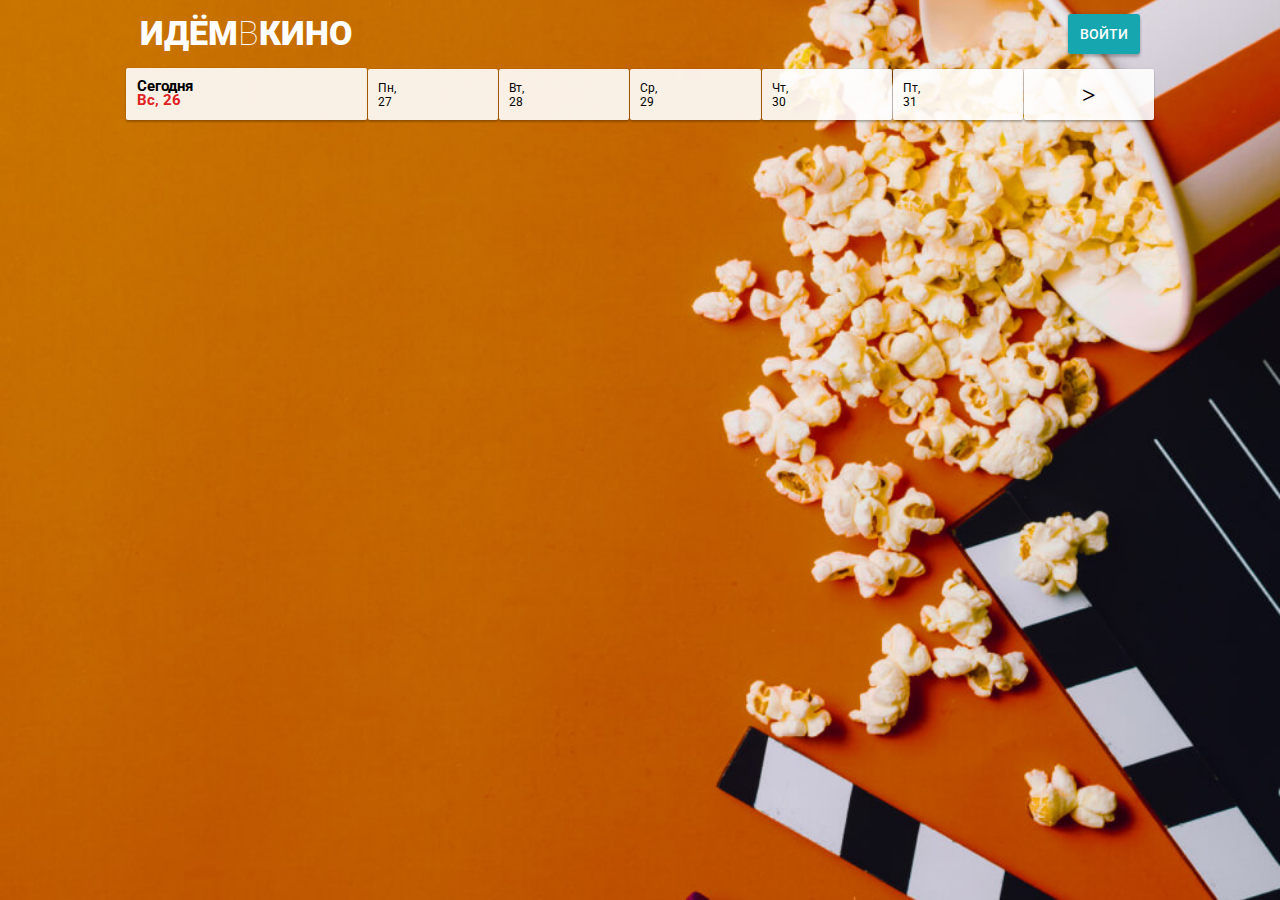
==== commit 92972f77: "Add files via upload" ====
--- a/index.html
+++ b/index.html
@@ -6,7 +6,7 @@
     <meta http-equiv="X-UA-Compatible" content="IE=edge">
     <meta name="viewport" content="width=device-width, initial-scale=1.0">
     <title>diplom</title>
-    <link rel="stylesheet" href="CSS/styles.css">
+    <link rel="stylesheet" href="/CSS/styles.css">
     <link rel="preconnect" href="https://fonts.googleapis.com">
     <link rel="preconnect" href="https://fonts.gstatic.com" crossorigin>
     <link href="https://fonts.googleapis.com/css2?family=Roboto:wght@100;300;400;500;700;900&display=swap" rel="stylesheet">
@@ -15,7 +15,7 @@
 <body>
     <div class="container">
       <header class="header">
-        <h1 class="header__logo"><a class="header__logo_link" href="index.html">Идём<span class="header__logo_letter">в</span>кино</a></h1>
+        <h1 class="header__logo"><a class="header__logo_link" href="/index.html">Идём<span class="header__logo_letter">в</span>кино</a></h1>
         <button class="header__button button">Войти</button>
       </header>
   
@@ -61,6 +61,6 @@
       </main>
     </div>
   
-    <script src="JS/menu.js"></script>
+    <script src="/JS/menu.js"></script>
   </body>
   </html>--- a/CSS/styles.css
+++ b/CSS/styles.css
@@ -1,4 +1,5 @@
 /*general*/
+@import url('https://fonts.googleapis.com/css2?family=Roboto:wght@100;300;400;500;700;900&display=swap');
 
 * {
   box-sizing: border-box;
@@ -25,7 +26,7 @@
   margin-block-end: 0;
 }
 
-@import url('https://fonts.googleapis.com/css2?family=Roboto:wght@100;300;400;500;700;900&display=swap');
+
 
 body {
   font-family: 'Roboto', Arial, sans-serif;
@@ -40,7 +41,7 @@
 .container {
   width: 100%;
   
-  background-image: url("Sources/backgrounf.png");
+  background-image: url("/Sources/backgrounf.png");
   background-color: #C97400;
   background-repeat: no-repeat;
   background-position: center center;
@@ -403,7 +404,7 @@
   max-width: 284px;
   padding-top: 30px;
 
-  background-image: url(Sources/screen.png);
+  background-image: url("/Sources/screen.png");
   background-position: top;
   background-repeat: no-repeat;
   background-size: 100%;
@@ -519,7 +520,7 @@
   content: '';
   display: block;
   position: absolute;
-  background-image: url(Sources/pay__before.png);
+  background-image: url("/Sources/pay__before.png");
   top: -2px;
   left: 0;
   right: 0;
@@ -530,7 +531,7 @@
   content: '';
   display: block;
   position: absolute;
-  background-image: url(Sources/pay__after.png);
+  background-image: url("/Sources/pay__after.png");
   bottom: -2px;
   left: 0;
   right: 0;
@@ -562,7 +563,7 @@
   content: '';
   display: block;
   position: absolute;
-  background-image: url(Sources/pay__before.png);
+  background-image: url("/Sources/pay__before.png");
   top: -2px;
   left: 0;
   right: 0;
@@ -573,7 +574,7 @@
   content: '';
   display: block;
   position: absolute;
-  background-image: url(Sources/pay__after.png);
+  background-image: url("/Sources/pay__after.png");
   bottom: -2px;
   left: 0;
   right: 0;
@@ -634,7 +635,7 @@
 .admin__container {
   width: 100%;
   
-  background-image: url("Sources/popup_admin.png");
+  background-image: url("/Sources/popup_admin.png");
   background-color: #252322;
   background-repeat: no-repeat;
   background-position: center center;
@@ -876,7 +877,7 @@
 
 .admin__button_remove::before {
   content: "";
-  background: url(Sources/delete_film.png);
+  background: url("/Sources/delete_film.png");
   width: 12px;
   height: 12px;
   position: absolute;
@@ -1017,7 +1018,7 @@
   border-radius: 4px;
 
   background-color: #B0D6D8;
-  background-image: url(Sources/seat__vip.png);
+  background-image: url("/Sources/seat__vip.png");
   border: 1px solid #0A828A;
 
   vertical-align: middle;
@@ -1364,7 +1365,7 @@
 
   width: 100%;
   
-  background-image: url("Sources/popup_admin.png");
+  background-image: url("/Sources/popup_admin.png");
   background-color: #252322;
   background-repeat: no-repeat;
   background-position: center center;
@@ -1507,7 +1508,7 @@
   -moz-appearance: none;
   appearance: none;
 
-  background-image: url("Sources/open.png");
+  background-image: url("/Sources/open.png");
   background-repeat: no-repeat;
   background-size: 12px 7px;
   background-position: right 15px center;
